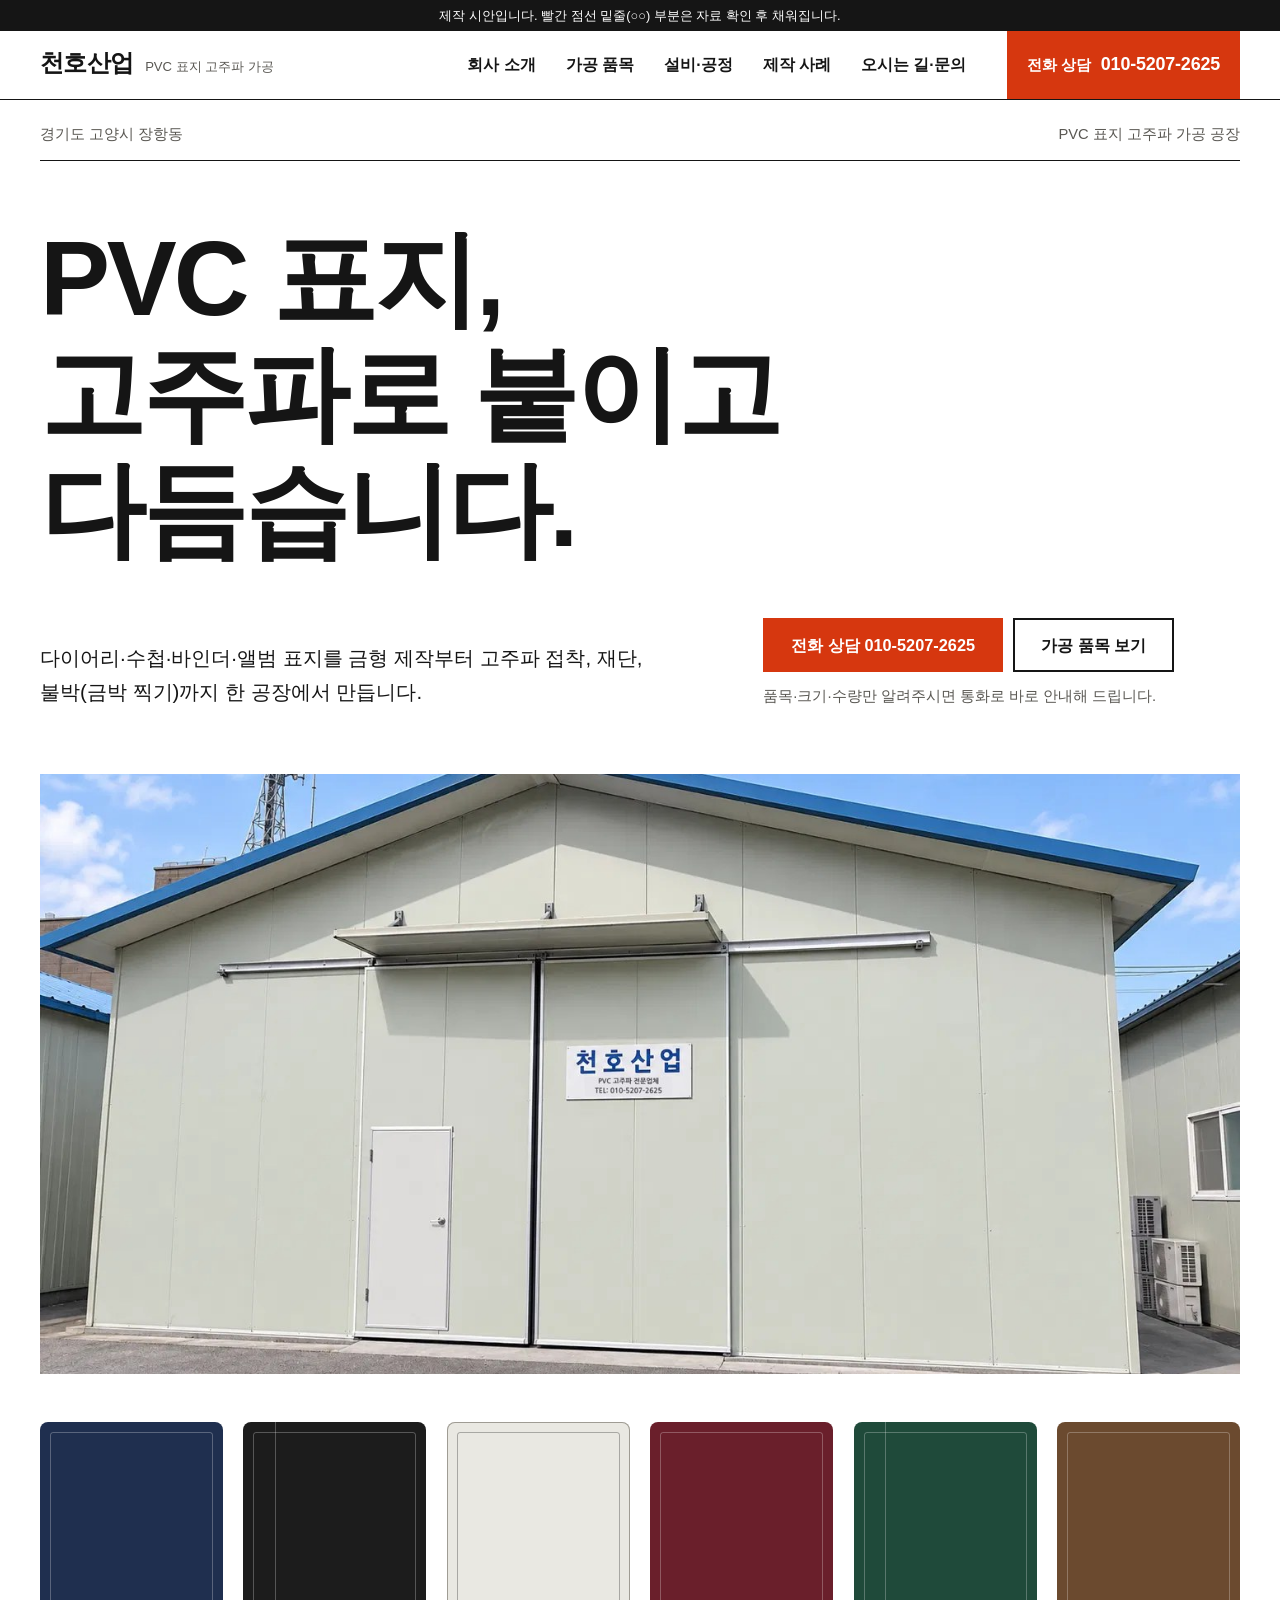
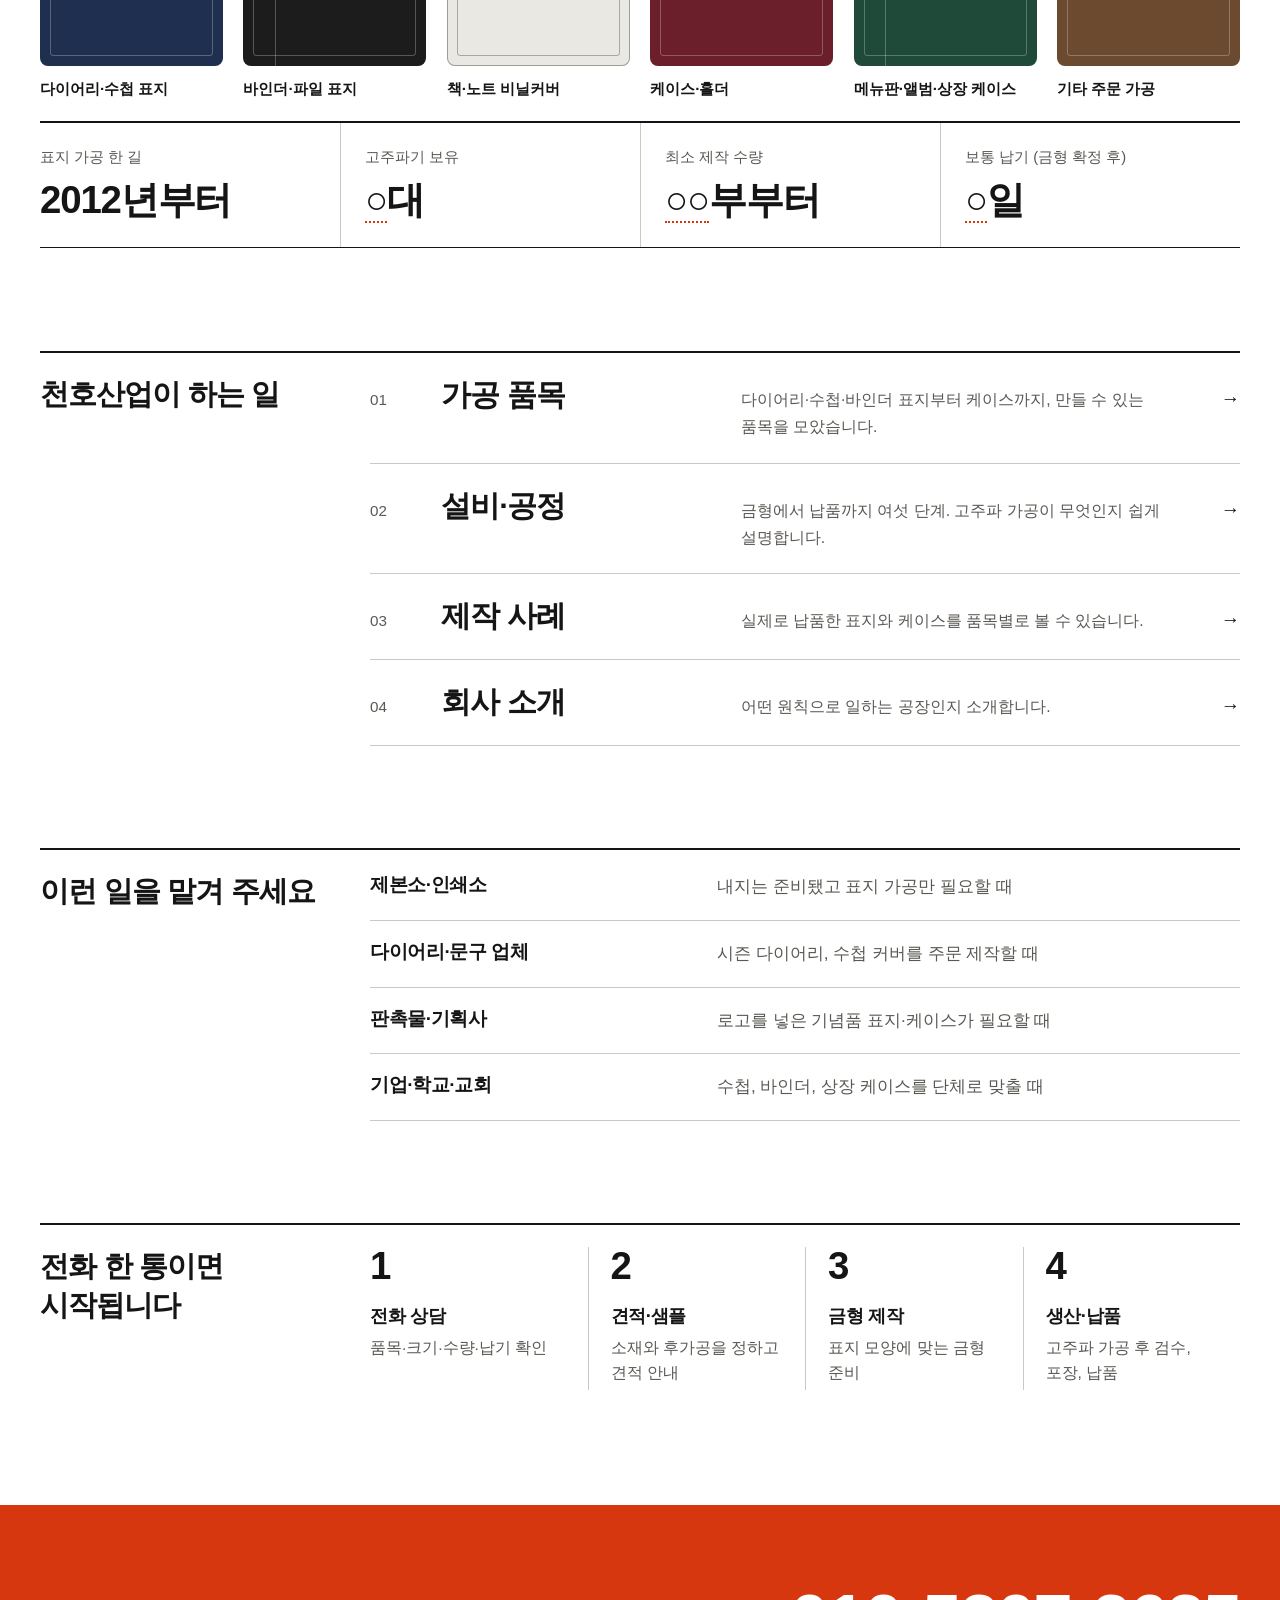
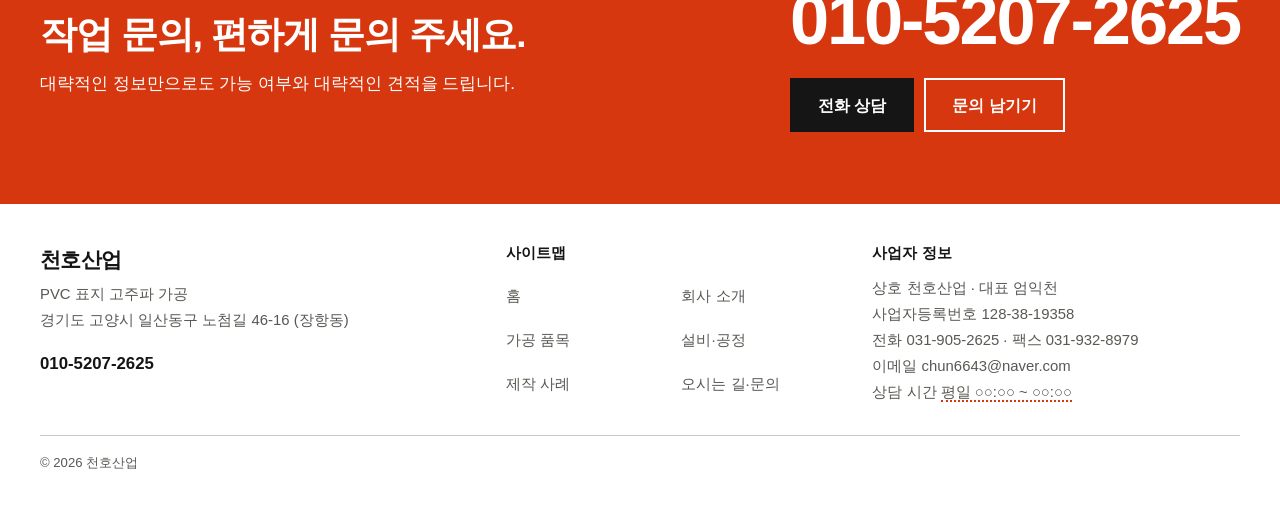
==== index.html @ 2a94d478 "Add files via upload" ====
<!DOCTYPE html>
<html lang="ko">
<head>
<meta charset="utf-8">
<meta name="viewport" content="width=device-width, initial-scale=1">
<title>천호산업 · PVC 표지 고주파 가공 (경기 고양 장항동)</title>
<meta name="description" content="다이어리·수첩·바인더·앨범 표지를 금형 제작부터 고주파 접착, 재단, 불박까지 한 공장에서 만드는 천호산업입니다. 전화 상담 010-5207-2625.">
<meta property="og:title" content="천호산업 · PVC 표지 고주파 가공 (경기 고양 장항동)">
<meta property="og:description" content="다이어리·수첩·바인더·앨범 표지를 금형 제작부터 고주파 접착, 재단, 불박까지 한 공장에서 만드는 천호산업입니다. 전화 상담 010-5207-2625.">
<meta property="og:type" content="website">
<link rel="icon" href="data:image/svg+xml,%3Csvg%20xmlns%3D%22http%3A//www.w3.org/2000/svg%22%20viewBox%3D%220%200%2040%2040%22%3E%3Crect%20x%3D%225%22%20y%3D%222%22%20width%3D%2230%22%20height%3D%2236%22%20rx%3D%224%22%20fill%3D%22%231f2f4f%22/%3E%3Crect%20x%3D%229%22%20y%3D%226%22%20width%3D%2222%22%20height%3D%2228%22%20rx%3D%221.5%22%20fill%3D%22none%22%20stroke%3D%22%23ffffff%22%20stroke-opacity%3D%22.55%22%20stroke-width%3D%221.5%22/%3E%3C/svg%3E">
<link rel="stylesheet" href="style.css">
<link rel="canonical" href="https://www.cheonho-ind.kr/">
<meta name="robots" content="index,follow,max-image-preview:large">
<meta property="og:url" content="https://www.cheonho-ind.kr/">
<meta property="og:site_name" content="천호산업">
<meta property="og:locale" content="ko_KR">
<meta property="og:image" content="https://www.cheonho-ind.kr/images/workshop.jpg">
<meta property="og:image:width" content="1456">
<meta property="og:image:height" content="819">
<meta name="twitter:card" content="summary_large_image">
<script type="application/ld+json">{"@context": "https://schema.org", "@graph": [{"@type": "LocalBusiness", "@id": "https://www.cheonho-ind.kr/#business", "name": "천호산업", "alternateName": "Cheonho Industry", "description": "경기도 고양시 일산동구 장항동의 PVC 표지 고주파 가공 공장. 다이어리·수첩·바인더·앨범 표지와 PVC 케이스를 금형 제작부터 고주파 접착, 재단, 불박까지 직접 만듭니다.", "url": "https://www.cheonho-ind.kr/", "image": "https://www.cheonho-ind.kr/images/workshop.jpg", "telephone": "+82-10-5207-2625", "faxNumber": "+82-31-932-8979", "email": "chun6643@naver.com", "foundingDate": "2012-12-20", "founder": {"@type": "Person", "name": "엄익천"}, "taxID": "128-38-19358", "address": {"@type": "PostalAddress", "streetAddress": "노첨길 46-16 (장항동)", "addressLocality": "고양시 일산동구", "addressRegion": "경기도", "addressCountry": "KR"}, "areaServed": {"@type": "Country", "name": "대한민국"}, "hasMap": "https://map.naver.com/p/search/%EA%B2%BD%EA%B8%B0%EB%8F%84%20%EA%B3%A0%EC%96%91%EC%8B%9C%20%EC%9D%BC%EC%82%B0%EB%8F%99%EA%B5%AC%20%EB%85%B8%EC%B2%A8%EA%B8%B8%2046-16", "knowsAbout": ["고주파 가공", "고주파 접착", "PVC 표지", "다이어리 표지", "수첩 커버", "바인더 표지", "PVC 케이스", "불박", "형압", "실크 인쇄", "임가공"], "makesOffer": [{"@type": "Offer", "itemOffered": {"@type": "Service", "name": "다이어리·수첩 표지 고주파 가공"}}, {"@type": "Offer", "itemOffered": {"@type": "Service", "name": "바인더·파일 표지 제작"}}, {"@type": "Offer", "itemOffered": {"@type": "Service", "name": "책·노트 비닐커버 제작"}}, {"@type": "Offer", "itemOffered": {"@type": "Service", "name": "PVC 케이스·홀더 제작 (여권·통장·카드·명찰)"}}, {"@type": "Offer", "itemOffered": {"@type": "Service", "name": "메뉴판·앨범·상장 케이스 제작"}}, {"@type": "Offer", "itemOffered": {"@type": "Service", "name": "PVC 주문 가공·임가공"}}]}, {"@type": "WebSite", "@id": "https://www.cheonho-ind.kr/#website", "url": "https://www.cheonho-ind.kr/", "name": "천호산업", "inLanguage": "ko-KR", "publisher": {"@id": "https://www.cheonho-ind.kr/#business"}}]}</script>
</head>
<body>
<!-- 납품 전 삭제: 시안 안내 띠 -->
<div class="draft-strip">제작 시안입니다. 빨간 점선 밑줄(○○) 부분은 자료 확인 후 채워집니다.</div>
<header class="site-header">
  <div class="wrap hd">
    <a class="brand" href="index.html" aria-label="천호산업 홈으로"><span class="brand-name">천호산업</span><span class="brand-sub">PVC 표지 고주파 가공</span></a>
    <nav id="gnb" class="gnb" aria-label="주 메뉴"><ul><li><a href="about.html">회사 소개</a></li><li><a href="products.html">가공 품목</a></li><li><a href="process.html">설비·공정</a></li><li><a href="works.html">제작 사례</a></li><li><a href="contact.html">오시는 길·문의</a></li></ul></nav>
    <a class="hd-call" href="tel:01052072625"><span>전화 상담</span><b>010-5207-2625</b></a>
    <button class="nav-toggle" type="button" aria-expanded="false" aria-controls="gnb" aria-label="메뉴 열기"><span></span><span></span><span></span></button>
  </div>
</header>
<main>
<section class="hero">
  <div class="wrap">
    <p class="hero-meta"><span>경기도 고양시 장항동</span><span>PVC 표지 고주파 가공 공장</span></p>
    <h1>PVC 표지,<br>고주파로 붙이고<br>다듬습니다.</h1>
    <div class="hero-row">
      <p class="lead">다이어리·수첩·바인더·앨범 표지를 금형 제작부터 고주파 접착, 재단, 불박(금박 찍기)까지 한 공장에서 만듭니다.</p>
      <div>
        <div class="hero-actions">
          <a class="btn btn-accent" href="tel:01052072625">전화 상담 010-5207-2625</a>
          <a class="btn" href="products.html">가공 품목 보기</a>
        </div>
        <p class="hero-note">품목·크기·수량만 알려주시면 통화로 바로 안내해 드립니다.</p>
      </div>
    </div>
    <figure class="hero-photo">
      <img src="images/workshop.jpg" width="1456" height="819" alt="경기도 고양시 장항동 천호산업 작업장 외관">
    </figure>
    <!-- 교체 가능: 실제 제품 사진을 받으면 아래 색 견본 여섯 장을 제품 사진으로 바꿉니다 -->
    <ul class="covers" aria-label="가공 품목 여섯 가지">
      <li><a href="products.html"><span class="cv c-navy"></span><span class="cv-name">다이어리·수첩 표지</span></a></li>
      <li><a href="products.html"><span class="cv c-black spine"></span><span class="cv-name">바인더·파일 표지</span></a></li>
      <li><a href="products.html"><span class="cv c-clear"></span><span class="cv-name">책·노트 비닐커버</span></a></li>
      <li><a href="products.html"><span class="cv c-wine"></span><span class="cv-name">케이스·홀더</span></a></li>
      <li><a href="products.html"><span class="cv c-green spine"></span><span class="cv-name">메뉴판·앨범·상장 케이스</span></a></li>
      <li><a href="products.html"><span class="cv c-brown"></span><span class="cv-name">기타 주문 가공</span></a></li>
    </ul>
    <!-- 교체: 고주파기 대수, 최소 제작 수량, 보통 납기 (고객 확인 후 숫자 입력) -->
    <dl class="facts">
      <div><dt>표지 가공 한 길</dt><dd>2012년부터</dd></div>
      <div><dt>고주파기 보유</dt><dd><span class="tbd">○</span>대</dd></div>
      <div><dt>최소 제작 수량</dt><dd><span class="tbd">○○</span>부부터</dd></div>
      <div><dt>보통 납기 (금형 확정 후)</dt><dd><span class="tbd">○</span>일</dd></div>
    </dl>
  </div>
</section>
<section class="sec">
  <div class="wrap sec-grid">
    <div class="sec-side"><h2>천호산업이 하는 일</h2></div>
    <div class="sec-main">
      <ol class="index">
        <li><a href="products.html"><span class="no">01</span><span class="t">가공 품목</span><span class="d">다이어리·수첩·바인더 표지부터 케이스까지, 만들 수 있는 품목을 모았습니다.</span><span class="go" aria-hidden="true">→</span></a></li>
        <li><a href="process.html"><span class="no">02</span><span class="t">설비·공정</span><span class="d">금형에서 납품까지 여섯 단계. 고주파 가공이 무엇인지 쉽게 설명합니다.</span><span class="go" aria-hidden="true">→</span></a></li>
        <li><a href="works.html"><span class="no">03</span><span class="t">제작 사례</span><span class="d">실제로 납품한 표지와 케이스를 품목별로 볼 수 있습니다.</span><span class="go" aria-hidden="true">→</span></a></li>
        <li><a href="about.html"><span class="no">04</span><span class="t">회사 소개</span><span class="d">어떤 원칙으로 일하는 공장인지 소개합니다.</span><span class="go" aria-hidden="true">→</span></a></li>
      </ol>
    </div>
  </div>
</section>
<section class="sec">
  <div class="wrap sec-grid">
    <div class="sec-side"><h2>이런 일을 맡겨 주세요</h2></div>
    <div class="sec-main">
      <ul class="pairs">
        <li><b>제본소·인쇄소</b><span>내지는 준비됐고 표지 가공만 필요할 때</span></li>
        <li><b>다이어리·문구 업체</b><span>시즌 다이어리, 수첩 커버를 주문 제작할 때</span></li>
        <li><b>판촉물·기획사</b><span>로고를 넣은 기념품 표지·케이스가 필요할 때</span></li>
        <li><b>기업·학교·교회</b><span>수첩, 바인더, 상장 케이스를 단체로 맞출 때</span></li>
      </ul>
    </div>
  </div>
</section>
<section class="sec">
  <div class="wrap sec-grid">
    <div class="sec-side"><h2>전화 한 통이면 시작됩니다</h2></div>
    <div class="sec-main">
      <ol class="cols">
        <li><span class="no">1</span><h3>전화 상담</h3><p>품목·크기·수량·납기 확인</p></li>
        <li><span class="no">2</span><h3>견적·샘플</h3><p>소재와 후가공을 정하고 견적 안내</p></li>
        <li><span class="no">3</span><h3>금형 제작</h3><p>표지 모양에 맞는 금형 준비</p></li>
        <li><span class="no">4</span><h3>생산·납품</h3><p>고주파 가공 후 검수, 포장, 납품</p></li>
      </ol>
    </div>
  </div>
</section>
</main>
<section class="cta" aria-labelledby="cta-h">
  <div class="wrap cta-in">
    <div>
      <h2 id="cta-h">작업 문의, 편하게 문의 주세요.</h2>
      <p>대략적인 정보만으로도 가능 여부와 대략적인 견적을 드립니다.</p>
    </div>
    <div>
      <a class="cta-tel" href="tel:01052072625">010-5207-2625</a>
      <div class="cta-sub">
        <a class="btn btn-ink" href="tel:01052072625">전화 상담</a>
        <a class="btn" href="contact.html#inquiry">문의 남기기</a>
      </div>
    </div>
  </div>
</section>
<footer class="site-footer">
  <div class="wrap">
    <div class="ft">
      <div>
        <p class="ft-name">천호산업</p>
        <p>PVC 표지 고주파 가공<br>경기도 고양시 일산동구 노첨길 46-16 (장항동)</p>
        <p><a class="ft-tel" href="tel:01052072625">010-5207-2625</a></p>
      </div>
      <div>
        <h2>사이트맵</h2>
        <nav class="ft-map" aria-label="사이트맵"><a href="index.html">홈</a><a href="about.html">회사 소개</a><a href="products.html">가공 품목</a><a href="process.html">설비·공정</a><a href="works.html">제작 사례</a><a href="contact.html">오시는 길·문의</a></nav>
      </div>
      <div>
        <h2>사업자 정보</h2>
        <!-- 교체: 상담 시간 -->
        <p>상호 천호산업 · 대표 엄익천<br>사업자등록번호 128-38-19358<br>전화 031-905-2625 · 팩스 031-932-8979<br>이메일 chun6643@naver.com<br>상담 시간 <span class="tbd">평일 ○○:○○ ~ ○○:○○</span></p>
      </div>
    </div>
    <p class="ft-copy">© 2026 천호산업</p>
  </div>
</footer>
<a class="callbar" href="tel:01052072625">전화 상담 <b>010-5207-2625</b></a>
<script src="script.js"></script>
</body>
</html>
---- style.css ----
/* 천호산업 — 공통 스타일 (2차 디자인)
   콘셉트: 표지 견본첩. 흰 바탕, 먹색 글자, 주홍색 한 가지, 가는 괘선.
   번짐·그림자·반투명 장식 없음. 글꼴은 fonts/ 폴더에 직접 들어 있습니다 (모두 SIL OFL). */

@font-face{font-family:"Nanum Gothic";src:url("fonts/NanumGothic-Regular.woff2") format("woff2");font-weight:400;font-style:normal;font-display:swap}
@font-face{font-family:"Nanum Gothic";src:url("fonts/NanumGothic-Bold.woff2") format("woff2");font-weight:700;font-style:normal;font-display:swap}
@font-face{font-family:"Nanum Gothic";src:url("fonts/NanumGothic-ExtraBold.woff2") format("woff2");font-weight:800;font-style:normal;font-display:swap}

:root{
  --paper:#ffffff;       /* 바탕: 흰색 */
  --ink:#151515;         /* 글자·괘선: 먹색 */
  --mute:#5a5853;        /* 보조 글자 */
  --hair:#cdc9c0;        /* 가는 구분선 */
  --accent:#d6370f;      /* 포인트: 주홍 (전화·버튼에만) */
  --accent-dark:#b32c0a; /* 작은 글자용 주홍 */
  --fpo:#e2e0d9;         /* 사진 자리 */
  --head:"Nanum Gothic","Apple SD Gothic Neo","Malgun Gothic",sans-serif;
  --body:"Nanum Gothic","Apple SD Gothic Neo","Malgun Gothic",sans-serif;
  --serif:"Nanum Gothic","Apple SD Gothic Neo","Malgun Gothic",sans-serif;
  --wrap:1200px;
}

*,*::before,*::after{box-sizing:border-box}
html{-webkit-text-size-adjust:100%}
body{margin:0;background:var(--paper);color:var(--ink);font:400 1.0625rem/1.75 var(--body);word-break:keep-all;overflow-wrap:break-word;-webkit-font-smoothing:antialiased;font-variant-numeric:tabular-nums}
h1,h2,h3,h4,p,ul,ol,dl,dd,figure{margin:0}
ul,ol{padding:0;list-style:none}
svg{display:block;max-width:100%}
a{color:inherit}
button,input,select,textarea{font:inherit;color:inherit}
:focus-visible{outline:3px solid var(--accent);outline-offset:3px}
.wrap{width:min(100% - 48px,var(--wrap));margin-inline:auto}
.tbd{border-bottom:2px dotted var(--accent)}
.sr{position:absolute;width:1px;height:1px;overflow:hidden;clip:rect(0 0 0 0);white-space:nowrap}
.small{font-size:.92rem;color:var(--mute)}

/* 시안 안내 띠 (납품 전 삭제) */
.draft-strip{background:var(--ink);color:#fff;font-size:.8rem;line-height:1.5;text-align:center;padding:6px 14px}

/* ── 헤더 ── */
.site-header{position:sticky;top:0;z-index:50;background:var(--paper);border-bottom:1px solid var(--ink)}
.hd{display:flex;align-items:stretch;gap:28px;min-height:68px;position:relative}
.brand{display:flex;align-items:baseline;gap:12px;align-self:center;text-decoration:none;margin-right:auto;padding:10px 0}
.brand-name{font:800 1.5rem/1 var(--head);letter-spacing:-.03em}
.brand-sub{font-size:.82rem;color:var(--mute)}
.gnb{display:flex}
.gnb ul{display:flex;gap:4px}
.gnb a{display:flex;align-items:center;height:100%;min-height:46px;padding:0 13px;text-decoration:none;font-weight:700;font-size:.98rem;border-bottom:3px solid transparent;border-top:3px solid transparent}
.gnb a:hover{border-bottom-color:var(--hair)}
.gnb a[aria-current="page"]{border-bottom-color:var(--ink)}
.hd-call{display:flex;align-items:center;gap:10px;padding:0 20px;background:var(--accent);color:#fff;text-decoration:none;font-weight:700;font-size:.95rem}
.hd-call b{font:800 1.12rem/1 var(--head);letter-spacing:-.01em}
.hd-call:hover{background:var(--accent-dark)}
.nav-toggle{display:none;align-self:center;width:48px;height:48px;border:1px solid var(--ink);background:transparent;cursor:pointer;padding:0;align-items:center;justify-content:center;flex-direction:column;gap:5px}
.nav-toggle span{display:block;width:20px;height:2px;background:var(--ink)}

/* ── 버튼: 네모, 단색 ── */
.btn{display:inline-flex;align-items:center;justify-content:center;gap:10px;min-height:54px;padding:0 26px;border:2px solid var(--ink);background:transparent;color:var(--ink);font-weight:700;font-size:1.02rem;line-height:1.2;text-decoration:none;cursor:pointer}
.btn:hover{background:var(--ink);color:#fff}
.btn-accent{background:var(--accent);border-color:var(--accent);color:#fff}
.btn-accent:hover{background:var(--accent-dark);border-color:var(--accent-dark)}
.btn-ink{background:var(--ink);color:#fff}
.btn-ink:hover{background:#000}

/* ── 홈 첫 화면: 큰 글자 + 표지 견본 여섯 장 ── */
.hero{padding:22px 0 0}
.hero-meta{display:flex;justify-content:space-between;gap:16px;font-size:.92rem;color:var(--mute);padding-bottom:12px;border-bottom:1px solid var(--ink)}
.hero h1{font:800 clamp(2.5rem,8.2vw,6.6rem)/1.1 var(--head);letter-spacing:-.03em;margin:clamp(28px,5vw,60px) 0 clamp(28px,4vw,52px)}
.hero-row{display:grid;grid-template-columns:7fr 5fr;gap:32px 56px;align-items:end;padding-bottom:clamp(40px,5vw,64px)}
.hero .lead{font-size:clamp(1.08rem,1.6vw,1.3rem);line-height:1.7;max-width:31em}
.hero-actions{display:flex;flex-wrap:wrap;gap:10px}
.hero-note{margin-top:12px;font-size:.92rem;color:var(--mute)}
.hero-photo{margin:0 0 clamp(28px,4vw,48px)}
.hero-photo img{display:block;width:100%;height:auto;aspect-ratio:2/1;object-fit:cover;object-position:50% 55%;background:var(--fpo)}
.covers{display:grid;grid-template-columns:repeat(6,minmax(0,1fr));gap:clamp(10px,1.6vw,22px);padding-bottom:22px}
.covers a{display:block;text-decoration:none}
.cv{display:block;position:relative;aspect-ratio:3/4;border-radius:8px;background:var(--c)}
.cv::before{content:"";position:absolute;inset:10px;border:1px solid var(--seam,rgba(255,255,255,.26));border-radius:3px}
.cv.spine::after{content:"";position:absolute;left:17%;top:0;bottom:0;border-left:1px solid var(--seam,rgba(255,255,255,.26))}
.covers a:hover .cv{outline:2px solid var(--ink);outline-offset:4px}
.cv-name{display:block;margin-top:12px;font-weight:700;font-size:.95rem;line-height:1.4}
.c-navy{--c:#1f2f4f}.c-wine{--c:#6a1f2b}.c-green{--c:#1f4a3a}.c-black{--c:#1c1c1c}.c-brown{--c:#6b4a2f}
.c-grey{--c:#b7bbbd;--seam:rgba(0,0,0,.28)}
.c-clear{--c:#e9e8e2;--seam:rgba(0,0,0,.28);box-shadow:inset 0 0 0 1px #9f9c94}
.c-ochre{--c:#b8892b;--seam:rgba(0,0,0,.28)}

/* 숫자 네 칸 */
.facts{display:grid;grid-template-columns:repeat(4,1fr);border-top:2px solid var(--ink);border-bottom:1px solid var(--ink)}
.facts div{padding:22px 24px 24px 0}
.facts div + div{padding-left:24px;border-left:1px solid var(--hair)}
.facts dt{font-size:.92rem;color:var(--mute)}
.facts dd{font:800 clamp(1.7rem,3vw,2.5rem)/1.2 var(--head);letter-spacing:-.03em;margin-top:6px}

/* ── 구역: 왼쪽에 제목, 오른쪽에 내용 ── */
.sec{padding:clamp(56px,8vw,104px) 0 0}
.sec:last-of-type{padding-bottom:clamp(64px,9vw,120px)}
.sec-grid{display:grid;grid-template-columns:3fr 9fr;gap:24px 40px;border-top:2px solid var(--ink);padding-top:22px}
.sec-side h2{font:800 clamp(1.45rem,2.3vw,1.9rem)/1.3 var(--head);letter-spacing:-.03em}
.sec-side p{margin-top:10px;color:var(--mute);font-size:.96rem;max-width:18em}
.sec-main{min-width:0}

/* 목차처럼 생긴 링크 목록 */
.index li{border-bottom:1px solid var(--hair)}
.index a{display:grid;grid-template-columns:3.2rem minmax(0,1fr) minmax(0,1.6fr) 2rem;gap:8px 20px;align-items:baseline;padding:22px 0;text-decoration:none}
.index li:first-child a{padding-top:0}
.index .no{color:var(--mute);font-size:.95rem}
.index .t{font:800 clamp(1.35rem,2.4vw,1.9rem)/1.25 var(--head);letter-spacing:-.03em}
.index .d{color:var(--mute);font-size:.98rem}
.index .go{text-align:right;font-size:1.2rem}
.index a:hover .t{color:var(--accent-dark)}
.index a:hover .go{color:var(--accent-dark)}

/* 두 칸짜리 줄 목록 (이름 | 설명) */
.pairs li{display:grid;grid-template-columns:minmax(0,1fr) minmax(0,1.6fr);gap:6px 20px;padding:18px 0;border-bottom:1px solid var(--hair)}
.pairs li:first-child{padding-top:0}
.pairs b{font:800 1.18rem/1.4 var(--head);letter-spacing:-.02em}
.pairs span{color:var(--mute)}

/* 번호 붙은 칸 (진행 순서 등) */
.cols{display:grid;grid-template-columns:repeat(4,minmax(0,1fr));gap:0}
.cols.three{grid-template-columns:repeat(3,minmax(0,1fr))}
.cols li{padding:0 22px 4px 0}
.cols li + li{padding-left:22px;border-left:1px solid var(--hair)}
.cols .no{display:block;font:800 2.4rem/1 var(--head);letter-spacing:-.04em}
.cols h3{font:800 1.15rem/1.35 var(--head);letter-spacing:-.02em;margin:18px 0 6px}
.cols p{color:var(--mute);font-size:.97rem;line-height:1.65}

/* 번호 붙은 줄 (작업 순서) */
.rows li{display:grid;grid-template-columns:3.6rem minmax(0,1fr) minmax(0,1.6fr);gap:6px 20px;align-items:baseline;padding:18px 0;border-bottom:1px solid var(--hair)}
.rows li:first-child{padding-top:0}
.rows .no{font:800 1.5rem/1 var(--head);letter-spacing:-.03em}
.rows h3{font:800 1.18rem/1.4 var(--head);letter-spacing:-.02em}
.rows p{color:var(--mute)}

/* ── 전화 상담 띠 ── */
.cta{background:var(--accent);color:#fff}
.cta-in{display:grid;grid-template-columns:minmax(0,1fr) auto;gap:24px 56px;align-items:center;padding:clamp(44px,6vw,72px) 0}
.cta h2{font:800 clamp(1.5rem,3vw,2.3rem)/1.3 var(--head);letter-spacing:-.03em}
.cta p{margin-top:10px;max-width:30em}
.cta-tel{display:block;font:800 clamp(2.3rem,6vw,4.4rem)/1.1 var(--head);letter-spacing:-.03em;color:#fff;text-decoration:none;white-space:nowrap;padding:4px 0}
.cta-tel:hover{text-decoration:underline;text-underline-offset:8px;text-decoration-thickness:3px}
.cta-sub{display:flex;flex-wrap:wrap;gap:10px;margin-top:16px}
.cta .btn{border-color:#fff;color:#fff}
.cta .btn:hover{background:#fff;color:var(--accent-dark)}
.cta .btn-ink{background:var(--ink);border-color:var(--ink);color:#fff}
.cta .btn-ink:hover{background:#000;border-color:#000;color:#fff}

/* ── 푸터 ── */
.site-footer{padding:36px 0 44px;font-size:.93rem;color:var(--mute)}
.ft{display:grid;grid-template-columns:1.3fr 1fr 1.1fr;gap:32px}
.ft-name{font:800 1.3rem/1.2 var(--head);letter-spacing:-.03em;color:var(--ink)}
.ft h2{font-size:.93rem;font-weight:700;color:var(--ink);margin-bottom:8px}
.ft p{margin-top:8px}
.ft a{text-decoration:none}
.ft a:hover{color:var(--ink);text-decoration:underline;text-underline-offset:4px}
.ft-map{display:grid;grid-template-columns:1fr 1fr;gap:0 16px}
.ft-map a{display:flex;align-items:center;min-height:44px}
.ft-tel{display:inline-flex;align-items:center;min-height:44px;font-weight:700;font-size:1.05rem;color:var(--ink)}
.ft-copy{margin-top:28px;padding-top:16px;border-top:1px solid var(--hair);font-size:.82rem}
.callbar{display:none}

/* ── 하위 페이지 머리 ── */
.page-head{padding:clamp(28px,4vw,48px) 0 clamp(8px,2vw,20px)}
.crumb{font-size:.9rem;color:var(--mute)}
.crumb a{text-decoration:none;display:inline-block;padding:12px 0}
.crumb a:hover{text-decoration:underline}
.page-head h1{font:800 clamp(2.4rem,6.6vw,5rem)/1.12 var(--head);letter-spacing:-.03em;margin:clamp(12px,3vw,36px) 0 18px}
.page-head .lead{font-size:clamp(1.08rem,1.6vw,1.3rem);max-width:30em}

/* ── 사진 자리 (실제 사진으로 교체) ── */
.fpo{position:relative;display:grid;place-items:center;aspect-ratio:4/3;background-color:var(--fpo);color:var(--mute);font-size:.9rem;text-align:center;
  background-image:
    linear-gradient(to top right,transparent calc(50% - .5px),#c6c3ba calc(50% - .5px),#c6c3ba calc(50% + .5px),transparent calc(50% + .5px)),
    linear-gradient(to bottom right,transparent calc(50% - .5px),#c6c3ba calc(50% - .5px),#c6c3ba calc(50% + .5px),transparent calc(50% + .5px))}
.fpo span{background:var(--fpo);padding:4px 12px;line-height:1.5}
.fpo.tall{aspect-ratio:4/5}

.split{display:grid;grid-template-columns:5fr 7fr;gap:clamp(24px,4vw,56px);align-items:start}
.split.even{grid-template-columns:1fr 1fr}

/* 회사 소개 */
.greet h3{font:800 clamp(1.6rem,3vw,2.3rem)/1.3 var(--head);letter-spacing:-.035em;margin-bottom:22px}
.greet .body{font-size:1.1rem;line-height:1.9}
.greet .body p + p{margin-top:16px}
.sign{margin-top:28px;font-weight:700}
.spec{display:grid;grid-template-columns:max-content 1fr}
.spec dt,.spec dd{padding:14px 0;border-bottom:1px solid var(--hair)}
.spec dt:first-of-type,.spec dt:first-of-type + dd{padding-top:0}
.spec dt{font-weight:700;padding-right:clamp(24px,5vw,72px)}
.spec dd a{text-underline-offset:4px}

/* 가공 품목 */
.items{display:grid;grid-template-columns:1fr 1fr;gap:0 48px}
.item{display:grid;grid-template-columns:104px minmax(0,1fr);gap:24px;padding:26px 0;border-bottom:1px solid var(--hair)}
.item:nth-child(-n+2){padding-top:0}
.item .cv{border-radius:6px}
.item .cv::before{inset:7px}
.item h3{font:800 1.28rem/1.35 var(--head);letter-spacing:-.025em}
.item p{color:var(--mute);margin-top:6px;font-size:.98rem}
.item .kw{margin-top:10px;font-size:.9rem;color:var(--ink)}
.chips{display:grid;grid-template-columns:repeat(5,minmax(0,1fr));gap:14px}
.chips li{font-weight:700;font-size:.95rem}
.chips i{display:block;aspect-ratio:1;background:var(--c);margin-bottom:10px}
.chips .c-clear i{box-shadow:inset 0 0 0 1px #9f9c94}
.chips .c-clear{box-shadow:none}
.after-note{margin-top:22px;color:var(--mute)}
.faq details{border-bottom:1px solid var(--hair)}
.faq summary{display:flex;align-items:center;gap:16px;min-height:64px;padding:8px 0;font-weight:700;font-size:1.08rem;cursor:pointer;list-style:none}
.faq details:first-child summary{padding-top:0;min-height:56px}
.faq summary::-webkit-details-marker{display:none}
.faq summary::after{content:"+";margin-left:auto;font-size:1.5rem;font-weight:400;line-height:1}
.faq details[open] summary::after{content:"\2013"}
.faq .a{padding:0 40px 22px 0;color:var(--mute);max-width:44em}

/* 설비·공정 */
.explain p{font-size:1.08rem}
.checks{margin-top:18px}
.checks li{position:relative;padding:8px 0 8px 22px;border-top:1px solid var(--hair)}
.checks li::before{content:"";position:absolute;left:2px;top:21px;width:8px;height:2px;background:var(--ink)}
.diagram{border:1px solid var(--ink);background:#fff;padding:16px}
.diagram svg{width:100%;height:auto}
.dg-t{font:700 14px var(--body);fill:var(--ink)}
.dg-s{font:400 12.5px var(--body);fill:var(--mute)}
.photo-pair{display:grid;grid-template-columns:1fr 1fr;gap:14px}

/* 제작 사례 */
.works{padding:clamp(28px,4vw,48px) 0 clamp(64px,9vw,120px)}
.filters{display:flex;flex-wrap:wrap;gap:0 4px;border-top:2px solid var(--ink);border-bottom:1px solid var(--ink);margin-bottom:32px}
.filters button{min-height:52px;padding:0 16px;border:0;border-bottom:3px solid transparent;border-top:3px solid transparent;background:transparent;font-weight:700;font-size:.98rem;cursor:pointer;color:var(--mute)}
.filters button:first-child{padding-left:0}
.filters button:hover{color:var(--ink)}
.filters button[aria-pressed="true"]{color:var(--ink);border-bottom-color:var(--ink)}
.gallery{display:grid;grid-template-columns:repeat(4,minmax(0,1fr));gap:36px 20px}
.gallery figure[hidden]{display:none}
.tile{position:relative;aspect-ratio:4/3;background:var(--c)}
.tile::before{content:"";position:absolute;inset:12px;border:1px solid var(--seam,rgba(255,255,255,.26))}
.tile span{position:absolute;left:22px;bottom:20px;font-size:.78rem;color:var(--lab,rgba(255,255,255,.82))}
.tile.c-grey,.tile.c-clear,.tile.c-ochre{--lab:rgba(0,0,0,.66)}
.gallery figcaption{padding-top:12px}
.gallery figcaption b{display:block;font:800 1.08rem/1.35 var(--head);letter-spacing:-.02em}
.gallery figcaption span{font-size:.9rem;color:var(--mute)}

/* 오시는 길·문의 */
.duo{display:grid;grid-template-columns:1fr 1fr;border-top:2px solid var(--ink)}
.duo > div{padding:22px 40px 0 0}
.duo > div + div{padding-left:40px;padding-right:0;border-left:1px solid var(--hair)}
.duo h2{font:800 clamp(1.45rem,2.3vw,1.9rem)/1.3 var(--head);letter-spacing:-.03em}
.tel-big{display:inline-block;font:800 clamp(2.4rem,5.6vw,4rem)/1.1 var(--head);letter-spacing:-.03em;color:var(--accent-dark);text-decoration:none;margin:14px 0 20px;padding:4px 0;white-space:nowrap}
.tel-big:hover{text-decoration:underline;text-underline-offset:8px;text-decoration-thickness:3px}
.addr{font-size:1.2rem;font-weight:700;margin:20px 0 22px;line-height:1.6}
.info{margin-top:24px;color:var(--mute);font-size:.97rem}
.info li{padding:10px 0;border-top:1px solid var(--hair)}
.map-btns{display:flex;flex-wrap:wrap;gap:10px}
.form{display:grid;grid-template-columns:repeat(2,minmax(0,1fr));gap:18px 20px}
.form .full{grid-column:1/-1}
.form label{display:block;font-weight:700;font-size:.95rem;margin-bottom:6px}
.form label i{font-style:normal;color:var(--accent-dark);font-size:.82rem;margin-left:6px}
.form input,.form select,.form textarea{width:100%;min-height:54px;padding:12px 14px;border:1px solid var(--ink);border-radius:0;background:#fff}
.form textarea{min-height:150px;resize:vertical;line-height:1.6}
.form input:focus,.form select:focus,.form textarea:focus{outline:3px solid var(--accent);outline-offset:0}
.form [aria-invalid="true"]{border-color:var(--accent);border-width:2px}
.form-msg{grid-column:1/-1;display:none;padding:14px 16px;border:1px solid var(--ink);background:#fff;font-size:.97rem}
.form-msg.show{display:block}
.form-msg.err{border-color:var(--accent);border-width:2px}
.form-msg a{font-weight:700}

@media (prefers-reduced-motion:reduce){*,*::before,*::after{transition:none!important}}

/* ── 반응형 ── */
@media (max-width:1140px){
  .brand-sub{display:none}
  .gnb a{padding:0 10px;font-size:.95rem}
}
@media (max-width:980px){
  .nav-toggle{display:flex}
  .gnb{display:none;position:absolute;top:100%;left:-24px;right:-24px;background:var(--paper);border-bottom:1px solid var(--ink);padding:0 24px 8px}
  .gnb.open{display:block}
  .gnb ul{flex-direction:column;gap:0}
  .gnb a{height:auto;min-height:56px;padding:0;font-size:1.08rem;border-top:0;border-bottom:1px solid var(--hair)}
  .gnb a[aria-current="page"]{border-bottom-color:var(--ink)}
  .hd{gap:14px}
  .hero-row{grid-template-columns:1fr}
  .sec-grid{grid-template-columns:1fr}
  .sec-side p{max-width:none}
  .sec-main{padding-top:8px}
  .split,.split.even{grid-template-columns:1fr}
  .fpo.tall{aspect-ratio:4/3}
  .gallery{grid-template-columns:repeat(3,minmax(0,1fr))}
  .cta-in{grid-template-columns:1fr}
  .items{grid-template-columns:1fr}
  .item:nth-child(2){padding-top:26px}
}
@media (max-width:760px){
  body{font-size:1rem}
  .wrap{width:min(100% - 36px,var(--wrap))}
  .gnb{left:-18px;right:-18px;padding:0 18px 8px}
  .hd{min-height:60px}
  .hd-call{display:none}
  .callbar{display:flex;position:fixed;left:0;right:0;bottom:0;z-index:60;min-height:58px;align-items:center;justify-content:center;gap:10px;background:var(--accent);color:#fff;font-weight:700;text-decoration:none}
  .callbar b{font:800 1.15rem/1 var(--head)}
  .site-footer{padding-bottom:100px}
  .hero-meta span + span{display:none}
  .hero-actions .btn{width:100%}
  .hero-photo img{aspect-ratio:4/3;object-position:49% 50%}
  .covers{grid-template-columns:repeat(3,minmax(0,1fr));gap:18px 12px}
  .cv::before{inset:7px}
  .cv-name{font-size:.86rem;margin-top:8px}
  .facts{grid-template-columns:1fr 1fr}
  .facts div{padding:18px 16px 18px 0}
  .facts div + div{padding-left:16px}
  .facts div:nth-child(3){padding-left:0;border-left:0}
  .facts div:nth-child(n+3){border-top:1px solid var(--hair)}
  .index a{grid-template-columns:2.4rem minmax(0,1fr) 1.6rem;padding:18px 0}
  .index .d{grid-column:2/3;grid-row:2}
  .index .go{grid-column:3;grid-row:1}
  .pairs li{grid-template-columns:1fr}
  .cols,.cols.three{grid-template-columns:1fr}
  .cols li{display:grid;grid-template-columns:3rem minmax(0,1fr);gap:0 14px;padding:16px 0;border-bottom:1px solid var(--hair)}
  .cols li:first-child{padding-top:0}
  .cols li + li{padding-left:0;border-left:0}
  .cols .no{grid-row:span 2;font-size:1.9rem}
  .cols h3{margin:2px 0 4px}
  .rows li{grid-template-columns:2.6rem minmax(0,1fr)}
  .rows p{grid-column:2}
  .chips{grid-template-columns:repeat(3,minmax(0,1fr))}
  .gallery{grid-template-columns:repeat(2,minmax(0,1fr));gap:26px 14px}
  .duo{grid-template-columns:1fr}
  .duo > div{padding:22px 0 32px}
  .duo > div + div{padding-left:0;border-left:0;border-top:2px solid var(--ink)}
  .form{grid-template-columns:1fr}
  .ft{grid-template-columns:1fr;gap:24px}
  .item{grid-template-columns:76px minmax(0,1fr);gap:18px}
  .spec{grid-template-columns:1fr}
  .spec dt{padding:14px 0 0;border-bottom:0}
  .spec dt:first-of-type{padding-top:0}
  .spec dd,.spec dt:first-of-type + dd{padding:2px 0 14px}
  .photo-pair{grid-template-columns:1fr}
  .cta-sub .btn,.map-btns .btn{width:100%}
}
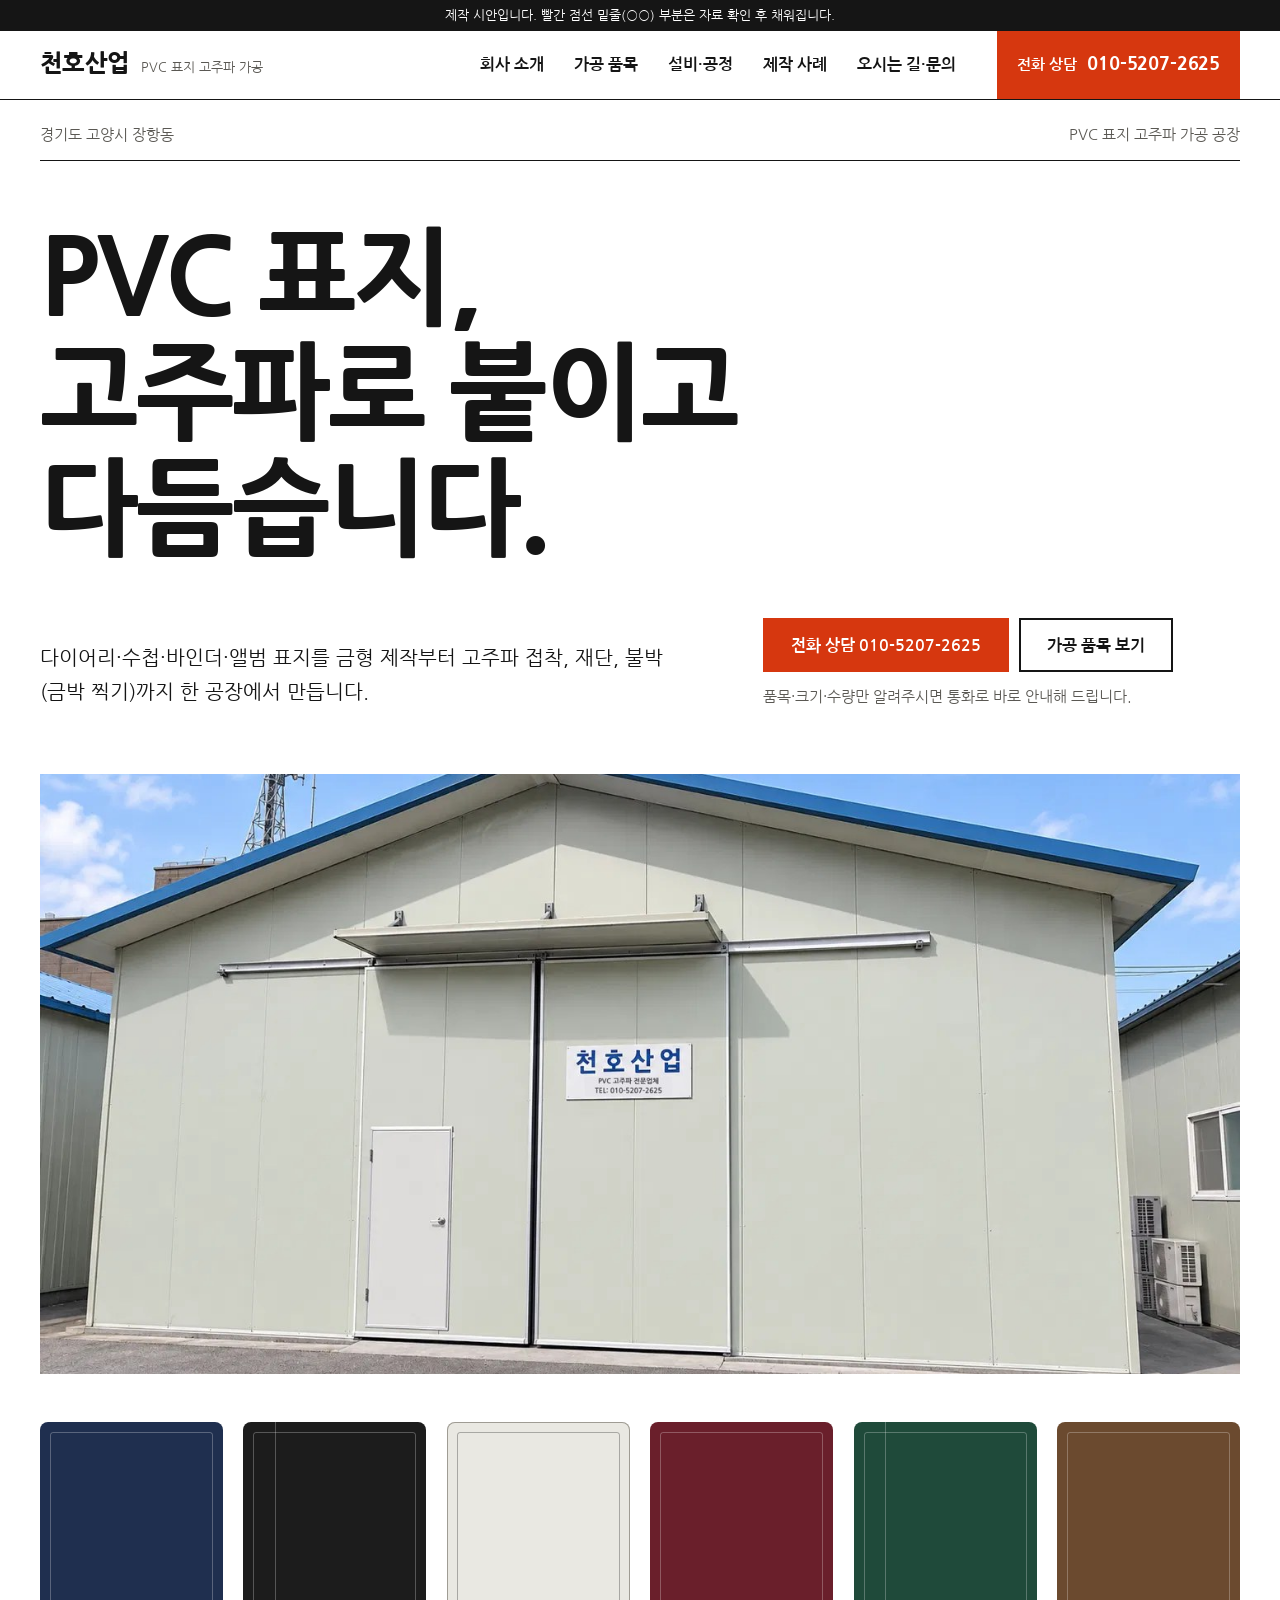
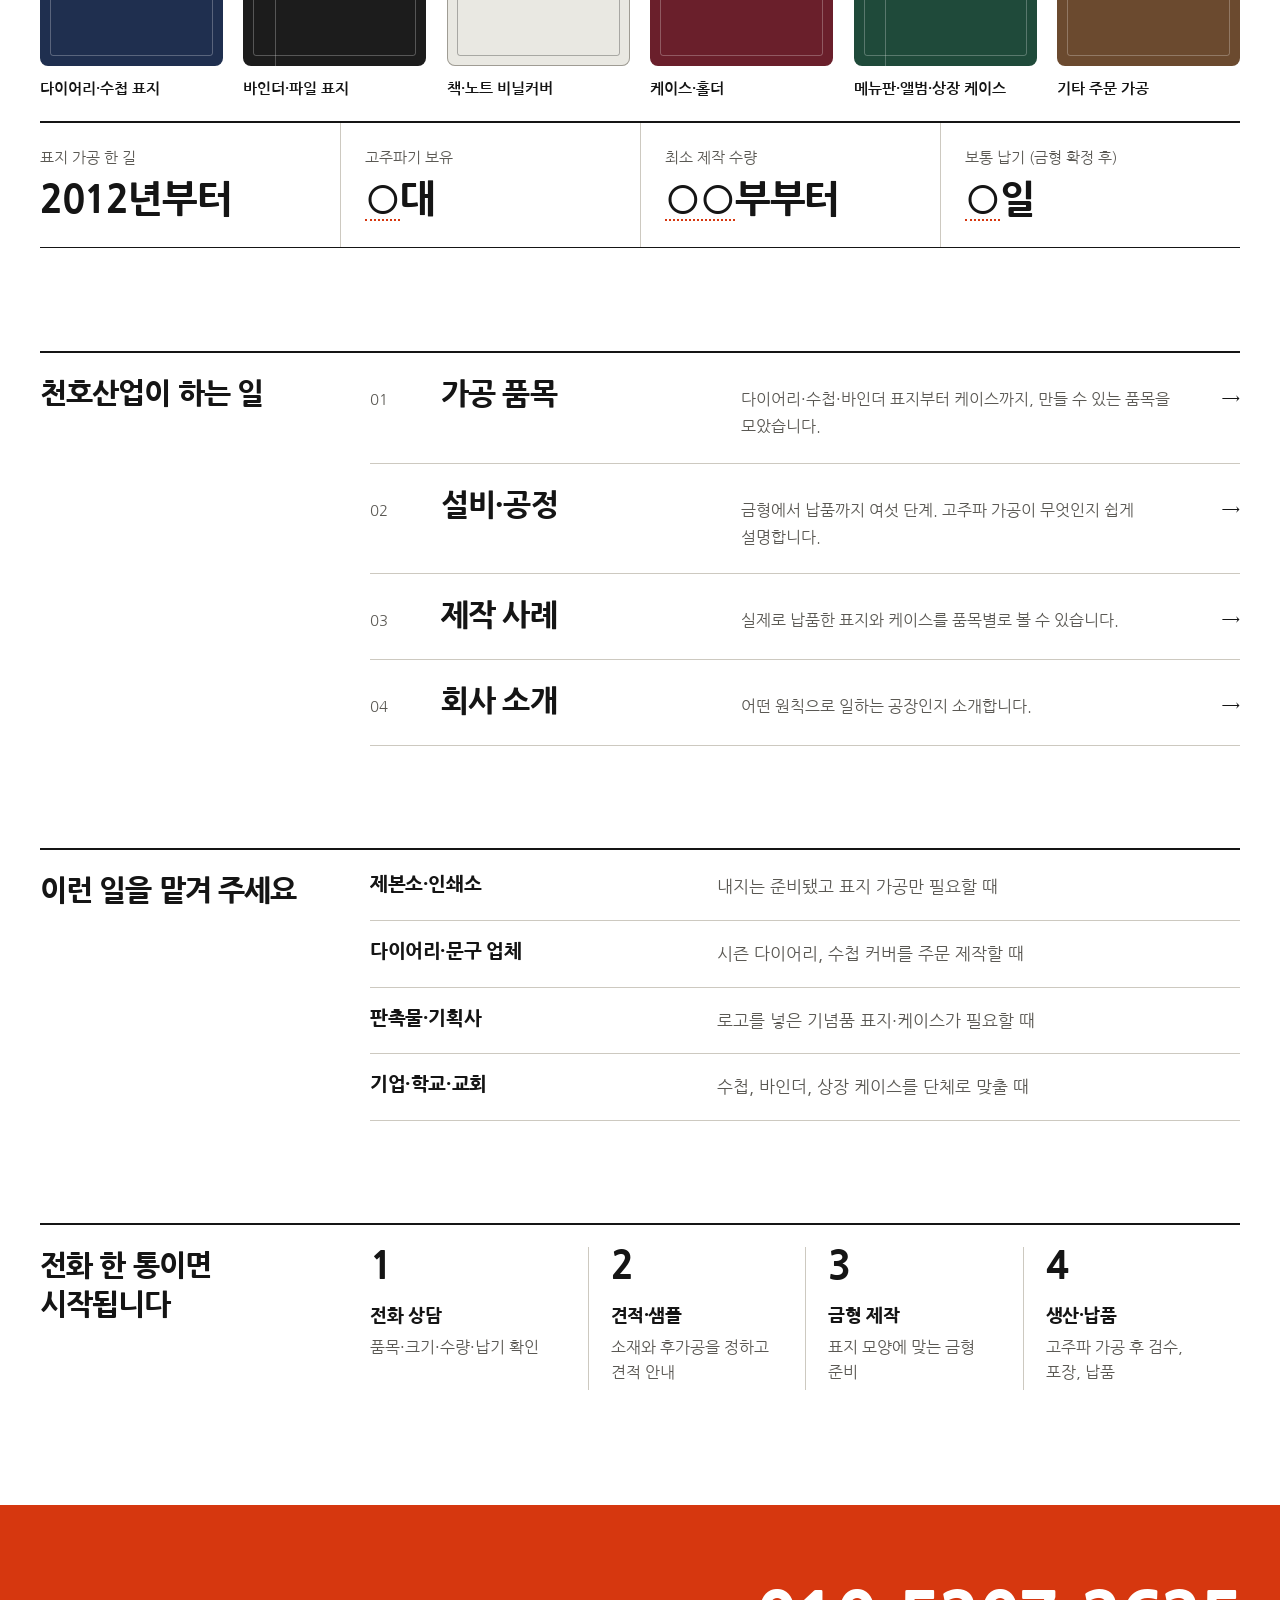
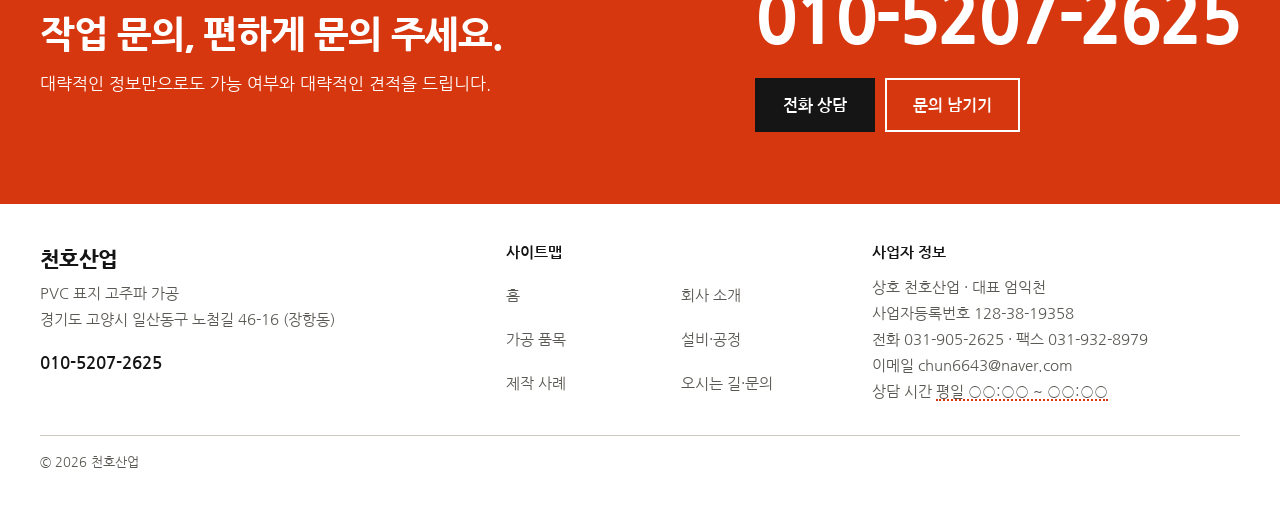
==== commit 1fab3e78: "Add files via upload" ====
--- a/index.html
+++ b/index.html
@@ -19,6 +19,7 @@
 <meta property="og:image:width" content="1456">
 <meta property="og:image:height" content="819">
 <meta name="twitter:card" content="summary_large_image">
+<meta name="naver-site-verification" content="227262fdad200feabe9cfad27e8b36baee403b01">
 <script type="application/ld+json">{"@context": "https://schema.org", "@graph": [{"@type": "LocalBusiness", "@id": "https://www.cheonho-ind.kr/#business", "name": "천호산업", "alternateName": "Cheonho Industry", "description": "경기도 고양시 일산동구 장항동의 PVC 표지 고주파 가공 공장. 다이어리·수첩·바인더·앨범 표지와 PVC 케이스를 금형 제작부터 고주파 접착, 재단, 불박까지 직접 만듭니다.", "url": "https://www.cheonho-ind.kr/", "image": "https://www.cheonho-ind.kr/images/workshop.jpg", "telephone": "+82-10-5207-2625", "faxNumber": "+82-31-932-8979", "email": "chun6643@naver.com", "foundingDate": "2012-12-20", "founder": {"@type": "Person", "name": "엄익천"}, "taxID": "128-38-19358", "address": {"@type": "PostalAddress", "streetAddress": "노첨길 46-16 (장항동)", "addressLocality": "고양시 일산동구", "addressRegion": "경기도", "addressCountry": "KR"}, "areaServed": {"@type": "Country", "name": "대한민국"}, "hasMap": "https://map.naver.com/p/search/%EA%B2%BD%EA%B8%B0%EB%8F%84%20%EA%B3%A0%EC%96%91%EC%8B%9C%20%EC%9D%BC%EC%82%B0%EB%8F%99%EA%B5%AC%20%EB%85%B8%EC%B2%A8%EA%B8%B8%2046-16", "knowsAbout": ["고주파 가공", "고주파 접착", "PVC 표지", "다이어리 표지", "수첩 커버", "바인더 표지", "PVC 케이스", "불박", "형압", "실크 인쇄", "임가공"], "makesOffer": [{"@type": "Offer", "itemOffered": {"@type": "Service", "name": "다이어리·수첩 표지 고주파 가공"}}, {"@type": "Offer", "itemOffered": {"@type": "Service", "name": "바인더·파일 표지 제작"}}, {"@type": "Offer", "itemOffered": {"@type": "Service", "name": "책·노트 비닐커버 제작"}}, {"@type": "Offer", "itemOffered": {"@type": "Service", "name": "PVC 케이스·홀더 제작 (여권·통장·카드·명찰)"}}, {"@type": "Offer", "itemOffered": {"@type": "Service", "name": "메뉴판·앨범·상장 케이스 제작"}}, {"@type": "Offer", "itemOffered": {"@type": "Service", "name": "PVC 주문 가공·임가공"}}]}, {"@type": "WebSite", "@id": "https://www.cheonho-ind.kr/#website", "url": "https://www.cheonho-ind.kr/", "name": "천호산업", "inLanguage": "ko-KR", "publisher": {"@id": "https://www.cheonho-ind.kr/#business"}}]}</script>
 </head>
 <body>
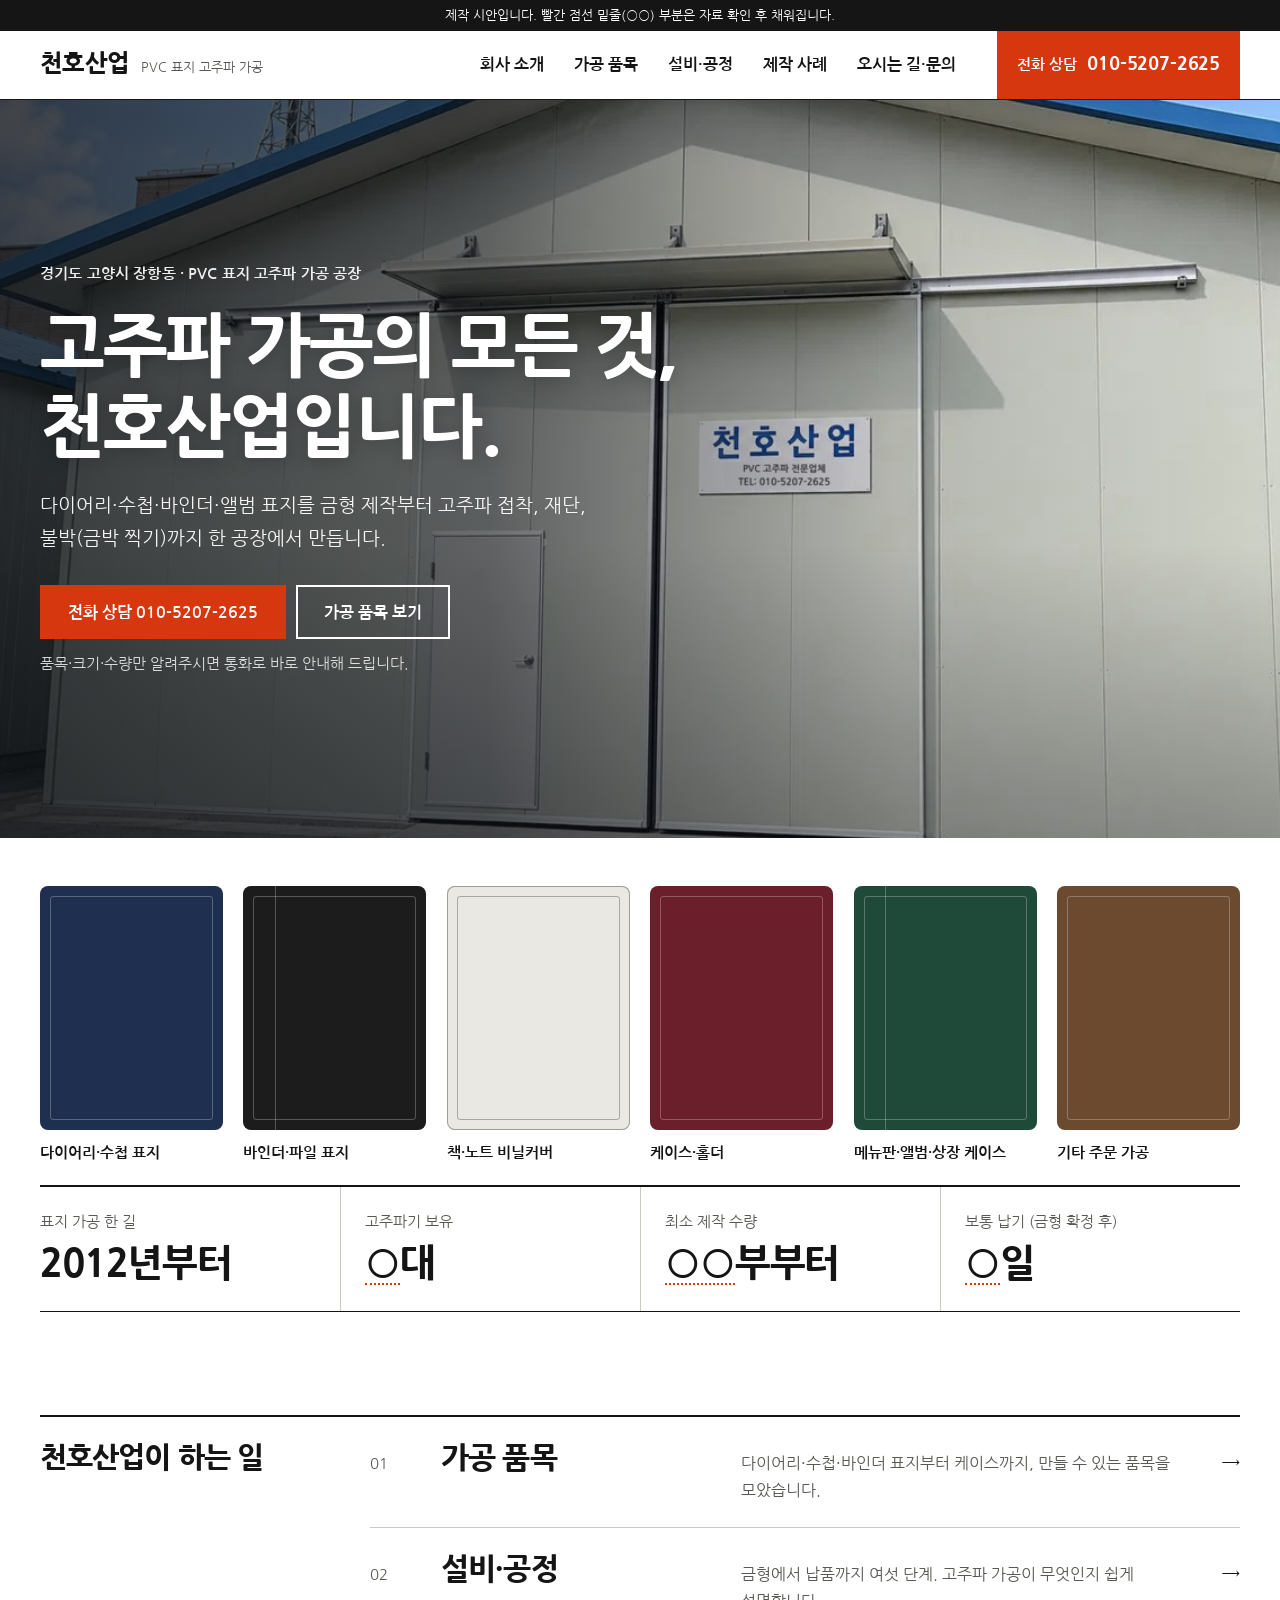
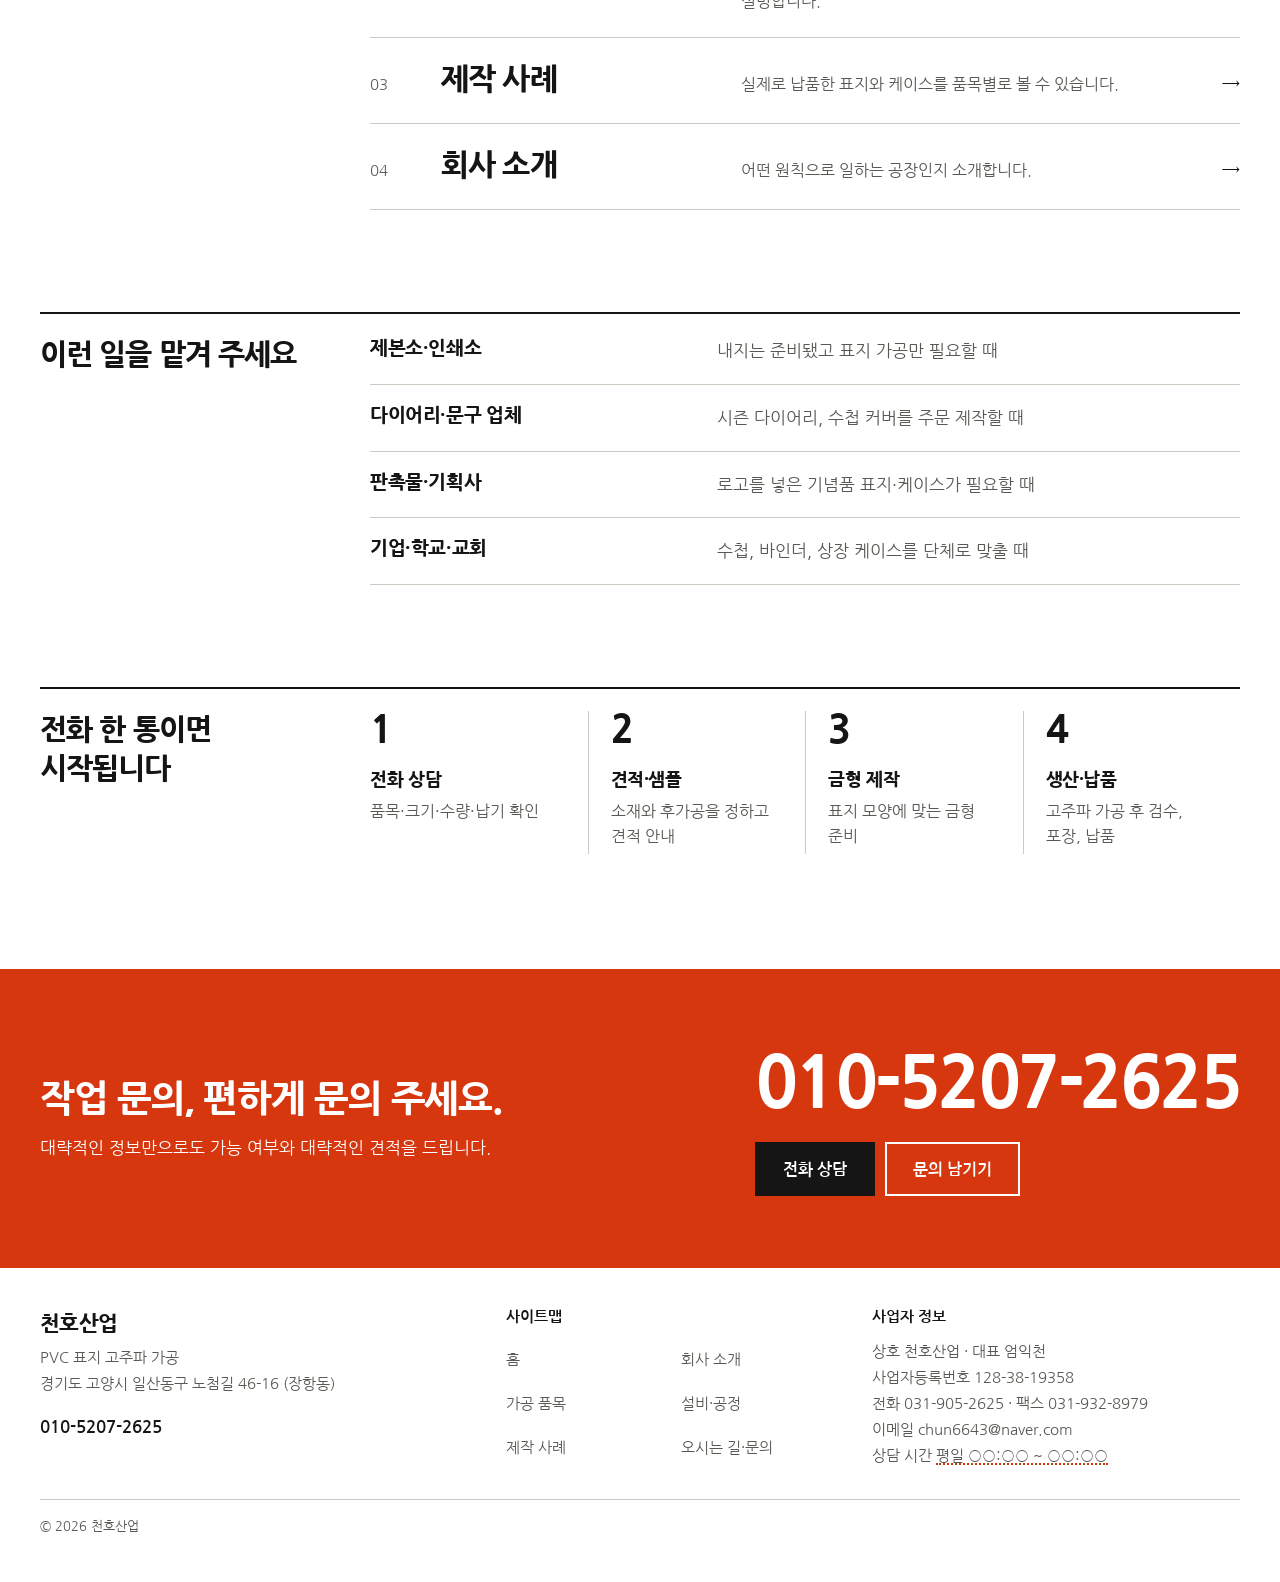
==== commit 7c59f696: "Add files via upload" ====
--- a/index.html
+++ b/index.html
@@ -34,23 +34,22 @@
   </div>
 </header>
 <main>
+<section class="banner">
+  <img class="banner-img" src="images/workshop.jpg" width="1456" height="819" alt="경기도 고양시 장항동 천호산업 작업장 외관">
+  <div class="banner-shade" aria-hidden="true"></div>
+  <div class="wrap banner-in">
+    <p class="banner-kicker">경기도 고양시 장항동 · PVC 표지 고주파 가공 공장</p>
+    <h1>고주파 가공의 모든 것,<br>천호산업입니다.</h1>
+    <p class="lead">다이어리·수첩·바인더·앨범 표지를 금형 제작부터 고주파 접착, 재단, 불박(금박 찍기)까지 한 공장에서 만듭니다.</p>
+    <div class="hero-actions">
+      <a class="btn btn-accent" href="tel:01052072625">전화 상담 010-5207-2625</a>
+      <a class="btn btn-light" href="products.html">가공 품목 보기</a>
+    </div>
+    <p class="hero-note">품목·크기·수량만 알려주시면 통화로 바로 안내해 드립니다.</p>
+  </div>
+</section>
 <section class="hero">
   <div class="wrap">
-    <p class="hero-meta"><span>경기도 고양시 장항동</span><span>PVC 표지 고주파 가공 공장</span></p>
-    <h1>PVC 표지,<br>고주파로 붙이고<br>다듬습니다.</h1>
-    <div class="hero-row">
-      <p class="lead">다이어리·수첩·바인더·앨범 표지를 금형 제작부터 고주파 접착, 재단, 불박(금박 찍기)까지 한 공장에서 만듭니다.</p>
-      <div>
-        <div class="hero-actions">
-          <a class="btn btn-accent" href="tel:01052072625">전화 상담 010-5207-2625</a>
-          <a class="btn" href="products.html">가공 품목 보기</a>
-        </div>
-        <p class="hero-note">품목·크기·수량만 알려주시면 통화로 바로 안내해 드립니다.</p>
-      </div>
-    </div>
-    <figure class="hero-photo">
-      <img src="images/workshop.jpg" width="1456" height="819" alt="경기도 고양시 장항동 천호산업 작업장 외관">
-    </figure>
     <!-- 교체 가능: 실제 제품 사진을 받으면 아래 색 견본 여섯 장을 제품 사진으로 바꿉니다 -->
     <ul class="covers" aria-label="가공 품목 여섯 가지">
       <li><a href="products.html"><span class="cv c-navy"></span><span class="cv-name">다이어리·수첩 표지</span></a></li>
--- a/style.css
+++ b/style.css
@@ -63,15 +63,21 @@
 .btn-ink:hover{background:#000}
 
 /* ── 홈 첫 화면: 큰 글자 + 표지 견본 여섯 장 ── */
-.hero{padding:22px 0 0}
-.hero-meta{display:flex;justify-content:space-between;gap:16px;font-size:.92rem;color:var(--mute);padding-bottom:12px;border-bottom:1px solid var(--ink)}
-.hero h1{font:800 clamp(2.5rem,8.2vw,6.6rem)/1.1 var(--head);letter-spacing:-.03em;margin:clamp(28px,5vw,60px) 0 clamp(28px,4vw,52px)}
-.hero-row{display:grid;grid-template-columns:7fr 5fr;gap:32px 56px;align-items:end;padding-bottom:clamp(40px,5vw,64px)}
-.hero .lead{font-size:clamp(1.08rem,1.6vw,1.3rem);line-height:1.7;max-width:31em}
+/* 메인 배너: 건물 사진 위에 글 */
+.banner{position:relative;isolation:isolate;display:flex;align-items:center;min-height:clamp(560px,82vh,780px);overflow:hidden;color:#fff;background:#25323b}
+.banner-img{position:absolute;inset:0;z-index:-2;width:100%;height:100%;object-fit:cover;object-position:50% 55%;transform:scale(1.25);transform-origin:0 58%}
+.banner-shade{position:absolute;inset:0;z-index:-1;background:linear-gradient(90deg,rgba(12,16,20,.78) 0%,rgba(12,16,20,.6) 38%,rgba(12,16,20,.15) 70%,rgba(12,16,20,0) 100%),linear-gradient(0deg,rgba(12,16,20,.35),rgba(12,16,20,0) 40%)}
+.banner-in{padding:clamp(56px,8vw,96px) 0}
+.banner-kicker{font-size:.95rem;font-weight:700;letter-spacing:.01em;opacity:.92}
+.banner h1{font:800 clamp(2.3rem,5.4vw,4.3rem)/1.18 var(--head);letter-spacing:-.03em;margin:18px 0 22px;text-shadow:0 2px 18px rgba(0,0,0,.25)}
+.banner .lead{font-size:clamp(1.05rem,1.5vw,1.25rem);line-height:1.7;max-width:30em;opacity:.95}
+.banner .hero-actions{margin-top:30px}
+.banner .hero-note{color:rgba(255,255,255,.82)}
+.btn-light{border-color:#fff;color:#fff}
+.btn-light:hover{background:#fff;color:var(--ink)}
+.hero{padding:clamp(28px,4vw,48px) 0 0}
 .hero-actions{display:flex;flex-wrap:wrap;gap:10px}
 .hero-note{margin-top:12px;font-size:.92rem;color:var(--mute)}
-.hero-photo{margin:0 0 clamp(28px,4vw,48px)}
-.hero-photo img{display:block;width:100%;height:auto;aspect-ratio:2/1;object-fit:cover;object-position:50% 55%;background:var(--fpo)}
 .covers{display:grid;grid-template-columns:repeat(6,minmax(0,1fr));gap:clamp(10px,1.6vw,22px);padding-bottom:22px}
 .covers a{display:block;text-decoration:none}
 .cv{display:block;position:relative;aspect-ratio:3/4;border-radius:8px;background:var(--c)}
@@ -279,7 +285,6 @@
   .gnb a{height:auto;min-height:56px;padding:0;font-size:1.08rem;border-top:0;border-bottom:1px solid var(--hair)}
   .gnb a[aria-current="page"]{border-bottom-color:var(--ink)}
   .hd{gap:14px}
-  .hero-row{grid-template-columns:1fr}
   .sec-grid{grid-template-columns:1fr}
   .sec-side p{max-width:none}
   .sec-main{padding-top:8px}
@@ -299,9 +304,11 @@
   .callbar{display:flex;position:fixed;left:0;right:0;bottom:0;z-index:60;min-height:58px;align-items:center;justify-content:center;gap:10px;background:var(--accent);color:#fff;font-weight:700;text-decoration:none}
   .callbar b{font:800 1.15rem/1 var(--head)}
   .site-footer{padding-bottom:100px}
-  .hero-meta span + span{display:none}
   .hero-actions .btn{width:100%}
-  .hero-photo img{aspect-ratio:4/3;object-position:49% 50%}
+  .banner{min-height:0;align-items:flex-end;background:#161c21}
+  .banner-img{height:340px;object-position:49% 50%;transform:none}
+  .banner-shade{background:linear-gradient(180deg,rgba(22,28,33,0) 0px,rgba(22,28,33,.1) 200px,rgba(22,28,33,.85) 320px,#161c21 340px)}
+  .banner-in{padding:290px 0 36px}
   .covers{grid-template-columns:repeat(3,minmax(0,1fr));gap:18px 12px}
   .cv::before{inset:7px}
   .cv-name{font-size:.86rem;margin-top:8px}
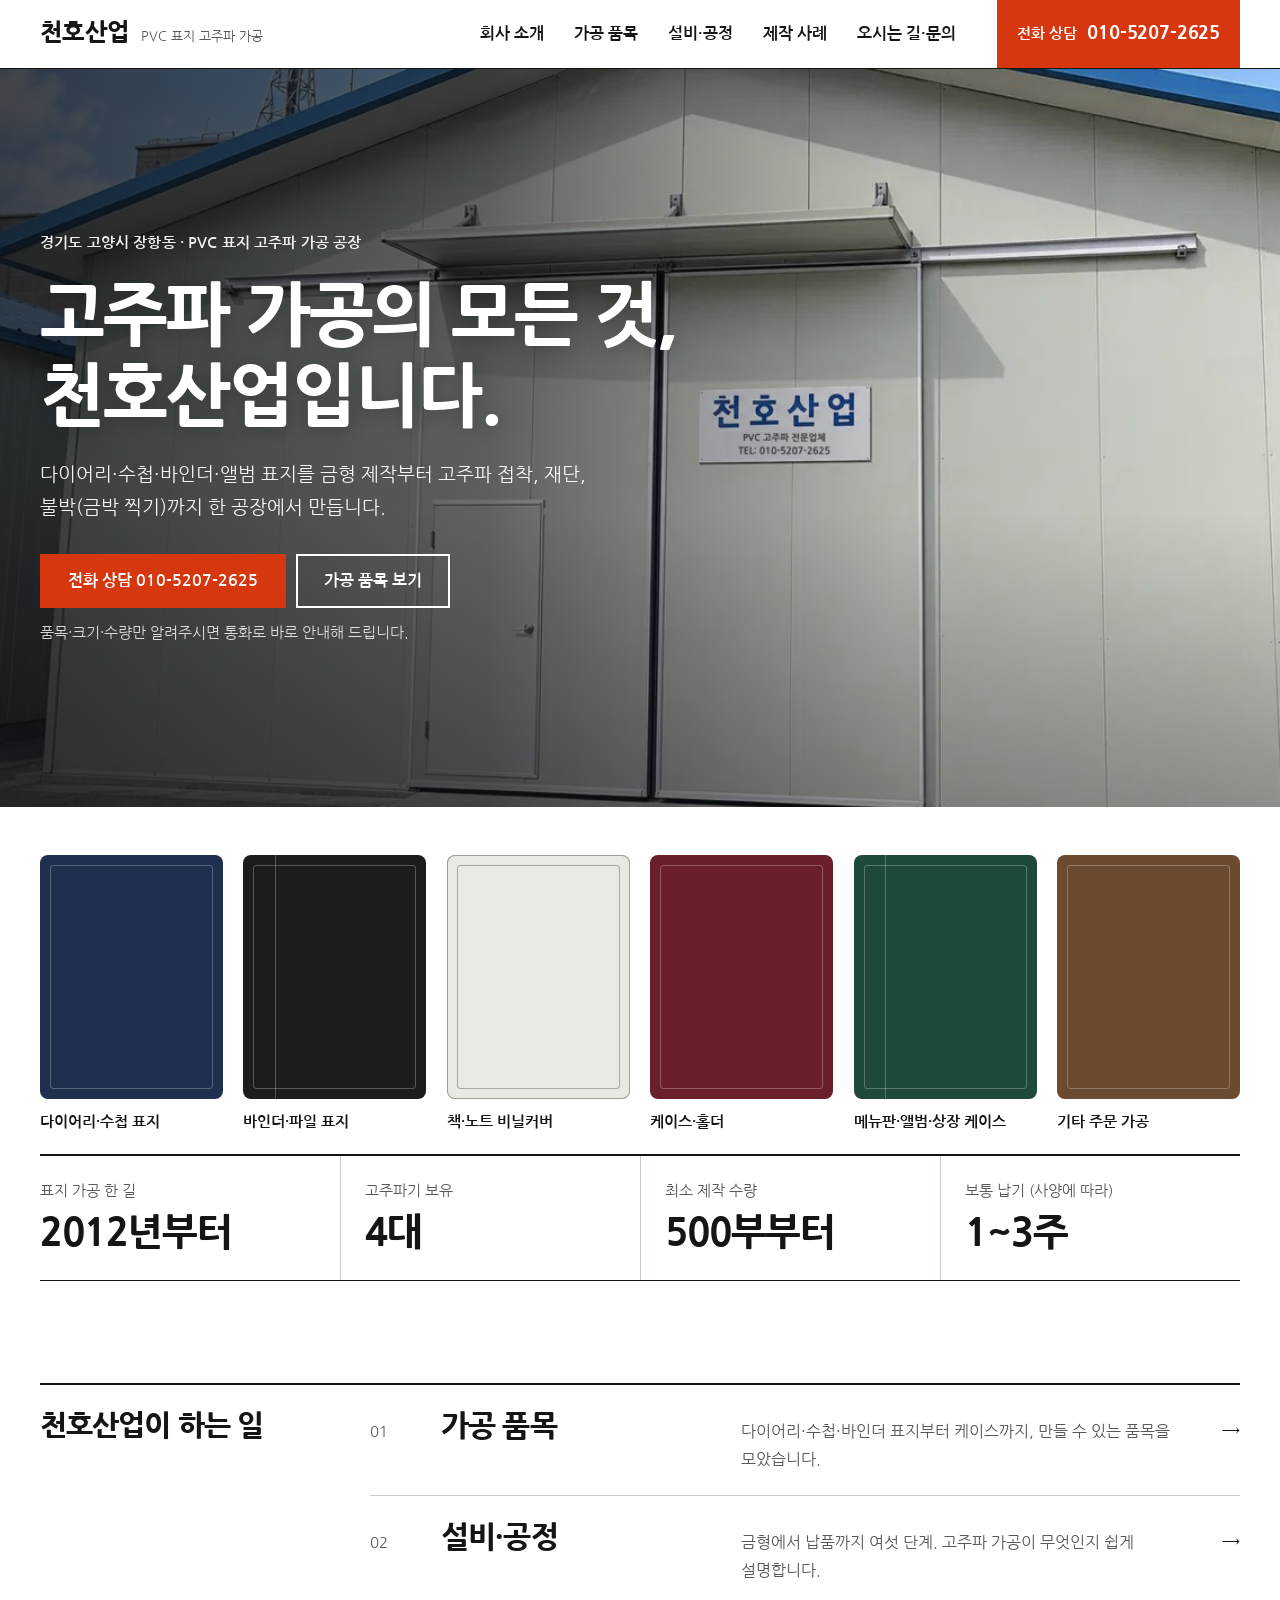
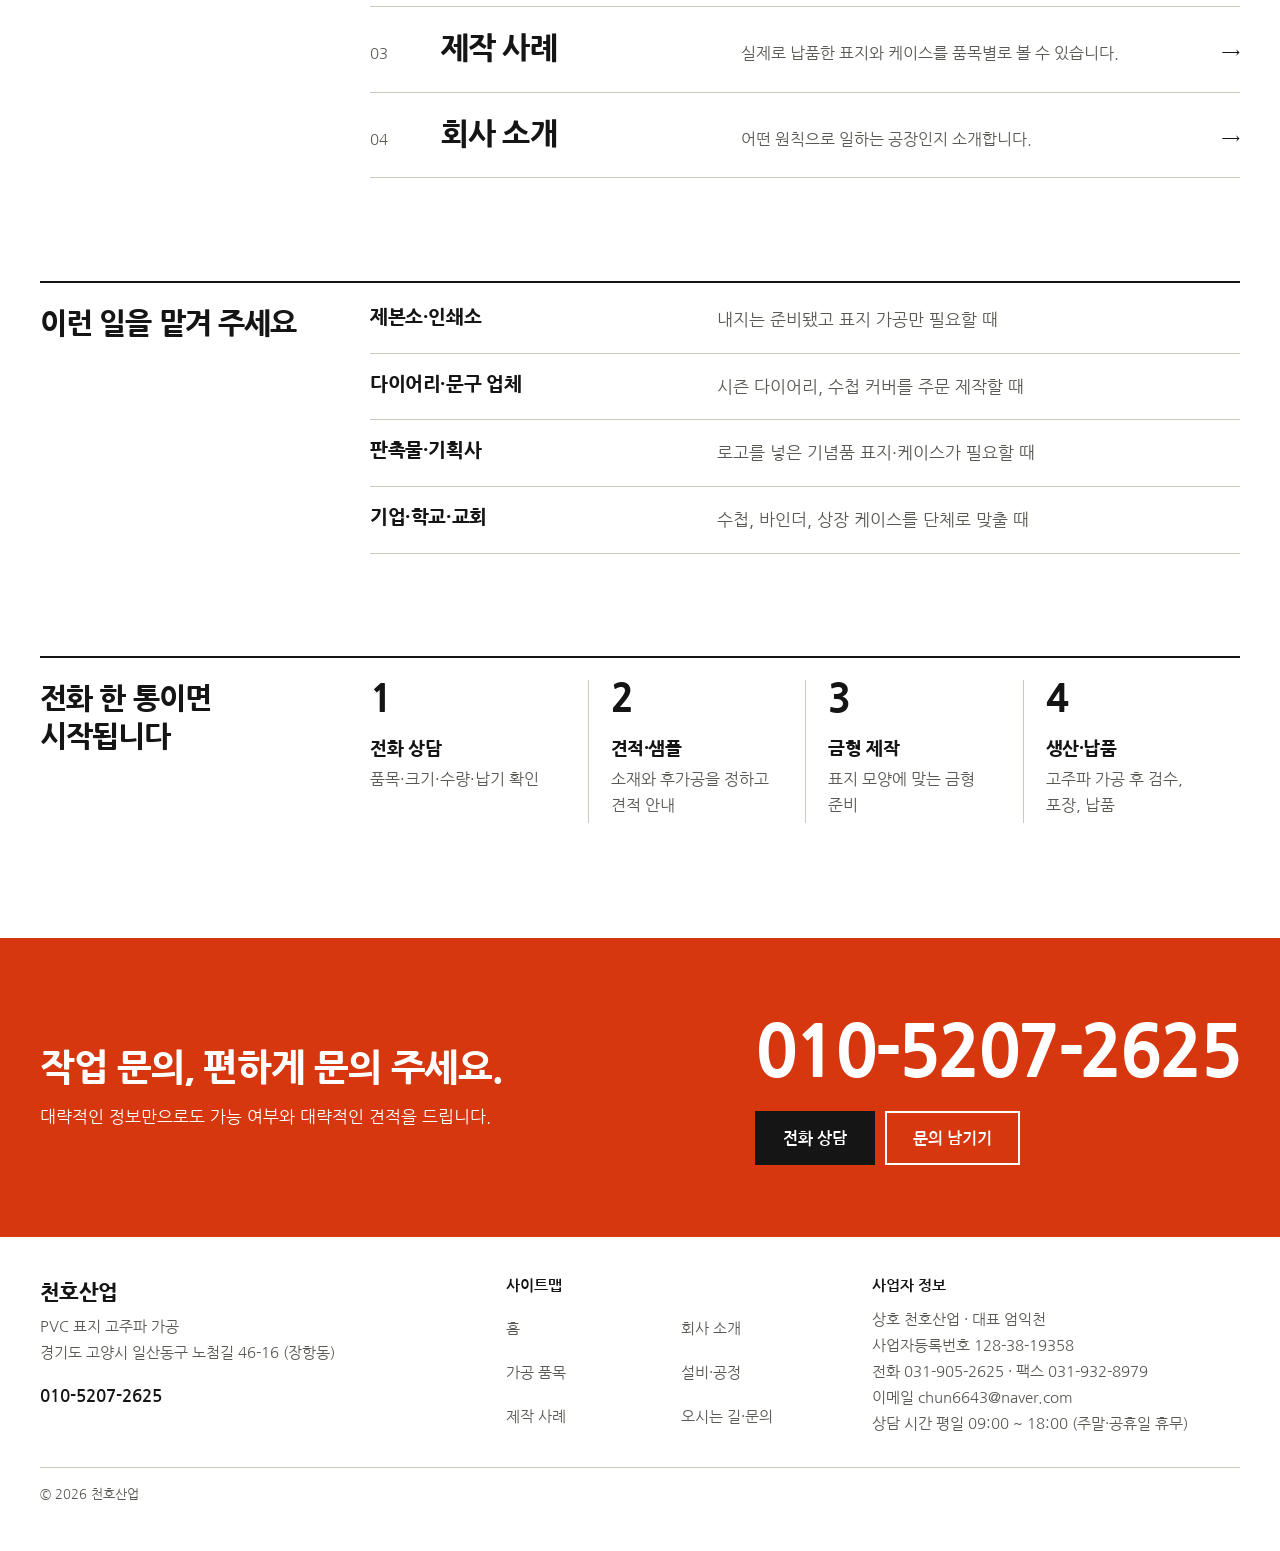
==== commit 7c842fb6: "실제 운영용으로 정리: 시안 띠 제거, 상담 시간·설비·수량·납기 정보 입력" ====
--- a/index.html
+++ b/index.html
@@ -1,150 +1,149 @@
 <!DOCTYPE html>
+
 <html lang="ko">
 <head>
-<meta charset="utf-8">
-<meta name="viewport" content="width=device-width, initial-scale=1">
+<meta charset="utf-8"/>
+<meta content="width=device-width, initial-scale=1" name="viewport"/>
 <title>천호산업 · PVC 표지 고주파 가공 (경기 고양 장항동)</title>
-<meta name="description" content="다이어리·수첩·바인더·앨범 표지를 금형 제작부터 고주파 접착, 재단, 불박까지 한 공장에서 만드는 천호산업입니다. 전화 상담 010-5207-2625.">
-<meta property="og:title" content="천호산업 · PVC 표지 고주파 가공 (경기 고양 장항동)">
-<meta property="og:description" content="다이어리·수첩·바인더·앨범 표지를 금형 제작부터 고주파 접착, 재단, 불박까지 한 공장에서 만드는 천호산업입니다. 전화 상담 010-5207-2625.">
-<meta property="og:type" content="website">
-<link rel="icon" href="data:image/svg+xml,%3Csvg%20xmlns%3D%22http%3A//www.w3.org/2000/svg%22%20viewBox%3D%220%200%2040%2040%22%3E%3Crect%20x%3D%225%22%20y%3D%222%22%20width%3D%2230%22%20height%3D%2236%22%20rx%3D%224%22%20fill%3D%22%231f2f4f%22/%3E%3Crect%20x%3D%229%22%20y%3D%226%22%20width%3D%2222%22%20height%3D%2228%22%20rx%3D%221.5%22%20fill%3D%22none%22%20stroke%3D%22%23ffffff%22%20stroke-opacity%3D%22.55%22%20stroke-width%3D%221.5%22/%3E%3C/svg%3E">
-<link rel="stylesheet" href="style.css">
-<link rel="canonical" href="https://www.cheonho-ind.kr/">
-<meta name="robots" content="index,follow,max-image-preview:large">
-<meta property="og:url" content="https://www.cheonho-ind.kr/">
-<meta property="og:site_name" content="천호산업">
-<meta property="og:locale" content="ko_KR">
-<meta property="og:image" content="https://www.cheonho-ind.kr/images/workshop.jpg">
-<meta property="og:image:width" content="1456">
-<meta property="og:image:height" content="819">
-<meta name="twitter:card" content="summary_large_image">
-<meta name="naver-site-verification" content="227262fdad200feabe9cfad27e8b36baee403b01">
-<script type="application/ld+json">{"@context": "https://schema.org", "@graph": [{"@type": "LocalBusiness", "@id": "https://www.cheonho-ind.kr/#business", "name": "천호산업", "alternateName": "Cheonho Industry", "description": "경기도 고양시 일산동구 장항동의 PVC 표지 고주파 가공 공장. 다이어리·수첩·바인더·앨범 표지와 PVC 케이스를 금형 제작부터 고주파 접착, 재단, 불박까지 직접 만듭니다.", "url": "https://www.cheonho-ind.kr/", "image": "https://www.cheonho-ind.kr/images/workshop.jpg", "telephone": "+82-10-5207-2625", "faxNumber": "+82-31-932-8979", "email": "chun6643@naver.com", "foundingDate": "2012-12-20", "founder": {"@type": "Person", "name": "엄익천"}, "taxID": "128-38-19358", "address": {"@type": "PostalAddress", "streetAddress": "노첨길 46-16 (장항동)", "addressLocality": "고양시 일산동구", "addressRegion": "경기도", "addressCountry": "KR"}, "areaServed": {"@type": "Country", "name": "대한민국"}, "hasMap": "https://map.naver.com/p/search/%EA%B2%BD%EA%B8%B0%EB%8F%84%20%EA%B3%A0%EC%96%91%EC%8B%9C%20%EC%9D%BC%EC%82%B0%EB%8F%99%EA%B5%AC%20%EB%85%B8%EC%B2%A8%EA%B8%B8%2046-16", "knowsAbout": ["고주파 가공", "고주파 접착", "PVC 표지", "다이어리 표지", "수첩 커버", "바인더 표지", "PVC 케이스", "불박", "형압", "실크 인쇄", "임가공"], "makesOffer": [{"@type": "Offer", "itemOffered": {"@type": "Service", "name": "다이어리·수첩 표지 고주파 가공"}}, {"@type": "Offer", "itemOffered": {"@type": "Service", "name": "바인더·파일 표지 제작"}}, {"@type": "Offer", "itemOffered": {"@type": "Service", "name": "책·노트 비닐커버 제작"}}, {"@type": "Offer", "itemOffered": {"@type": "Service", "name": "PVC 케이스·홀더 제작 (여권·통장·카드·명찰)"}}, {"@type": "Offer", "itemOffered": {"@type": "Service", "name": "메뉴판·앨범·상장 케이스 제작"}}, {"@type": "Offer", "itemOffered": {"@type": "Service", "name": "PVC 주문 가공·임가공"}}]}, {"@type": "WebSite", "@id": "https://www.cheonho-ind.kr/#website", "url": "https://www.cheonho-ind.kr/", "name": "천호산업", "inLanguage": "ko-KR", "publisher": {"@id": "https://www.cheonho-ind.kr/#business"}}]}</script>
-</head>
+<meta content="다이어리·수첩·바인더·앨범 표지를 금형 제작부터 고주파 접착, 재단, 불박까지 한 공장에서 만드는 천호산업입니다. 전화 상담 010-5207-2625." name="description"/>
+<meta content="천호산업 · PVC 표지 고주파 가공 (경기 고양 장항동)" property="og:title"/>
+<meta content="다이어리·수첩·바인더·앨범 표지를 금형 제작부터 고주파 접착, 재단, 불박까지 한 공장에서 만드는 천호산업입니다. 전화 상담 010-5207-2625." property="og:description"/>
+<meta content="website" property="og:type"/>
+<link href="data:image/svg+xml,%3Csvg%20xmlns%3D%22http%3A//www.w3.org/2000/svg%22%20viewBox%3D%220%200%2040%2040%22%3E%3Crect%20x%3D%225%22%20y%3D%222%22%20width%3D%2230%22%20height%3D%2236%22%20rx%3D%224%22%20fill%3D%22%231f2f4f%22/%3E%3Crect%20x%3D%229%22%20y%3D%226%22%20width%3D%2222%22%20height%3D%2228%22%20rx%3D%221.5%22%20fill%3D%22none%22%20stroke%3D%22%23ffffff%22%20stroke-opacity%3D%22.55%22%20stroke-width%3D%221.5%22/%3E%3C/svg%3E" rel="icon"/>
+<link href="style.css?v=20261125a" rel="stylesheet"/>
+<link href="https://www.cheonho-ind.kr/" rel="canonical"/>
+<meta content="index,follow,max-image-preview:large" name="robots"/>
+<meta content="https://www.cheonho-ind.kr/" property="og:url"/>
+<meta content="천호산업" property="og:site_name"/>
+<meta content="ko_KR" property="og:locale"/>
+<meta content="https://www.cheonho-ind.kr/images/workshop.jpg" property="og:image"/>
+<meta content="1456" property="og:image:width"/>
+<meta content="819" property="og:image:height"/>
+<meta content="summary_large_image" name="twitter:card"/>
+<meta content="227262fdad200feabe9cfad27e8b36baee403b01" name="naver-site-verification"/>
+<script type="application/ld+json">{"@context": "https://schema.org", "@graph": [{"@type": "LocalBusiness", "@id": "https://www.cheonho-ind.kr/#business", "name": "천호산업", "alternateName": "Cheonho Industry", "description": "경기도 고양시 일산동구 장항동의 PVC 표지 고주파 가공 공장. 다이어리·수첩·바인더·앨범 표지와 PVC 케이스를 금형 제작부터 고주파 접착, 재단, 불박까지 직접 만듭니다.", "url": "https://www.cheonho-ind.kr/", "image": "https://www.cheonho-ind.kr/images/workshop.jpg", "telephone": "+82-10-5207-2625", "faxNumber": "+82-31-932-8979", "email": "chun6643@naver.com", "foundingDate": "2012-12-20", "founder": {"@type": "Person", "name": "엄익천"}, "taxID": "128-38-19358", "address": {"@type": "PostalAddress", "streetAddress": "노첨길 46-16 (장항동)", "addressLocality": "고양시 일산동구", "addressRegion": "경기도", "addressCountry": "KR"}, "areaServed": {"@type": "Country", "name": "대한민국"}, "openingHoursSpecification": [{"@type": "OpeningHoursSpecification", "dayOfWeek": ["Monday", "Tuesday", "Wednesday", "Thursday", "Friday"], "opens": "09:00", "closes": "18:00"}], "hasMap": "https://map.naver.com/p/search/%EA%B2%BD%EA%B8%B0%EB%8F%84%20%EA%B3%A0%EC%96%91%EC%8B%9C%20%EC%9D%BC%EC%82%B0%EB%8F%99%EA%B5%AC%20%EB%85%B8%EC%B2%A8%EA%B8%B8%2046-16", "knowsAbout": ["고주파 가공", "고주파 접착", "PVC 표지", "다이어리 표지", "수첩 커버", "바인더 표지", "PVC 케이스", "불박", "금은박", "형압", "습식 PU 고주파 가공", "실크 인쇄", "임가공"], "makesOffer": [{"@type": "Offer", "itemOffered": {"@type": "Service", "name": "다이어리·수첩 표지 고주파 가공"}}, {"@type": "Offer", "itemOffered": {"@type": "Service", "name": "바인더·파일 표지 제작"}}, {"@type": "Offer", "itemOffered": {"@type": "Service", "name": "책·노트 비닐커버 제작"}}, {"@type": "Offer", "itemOffered": {"@type": "Service", "name": "PVC 케이스·홀더 제작 (여권·통장·카드·명찰)"}}, {"@type": "Offer", "itemOffered": {"@type": "Service", "name": "메뉴판·앨범·상장 케이스 제작"}}, {"@type": "Offer", "itemOffered": {"@type": "Service", "name": "PVC 주문 가공·임가공"}}]}, {"@type": "WebSite", "@id": "https://www.cheonho-ind.kr/#website", "url": "https://www.cheonho-ind.kr/", "name": "천호산업", "inLanguage": "ko-KR", "publisher": {"@id": "https://www.cheonho-ind.kr/#business"}}]}</script>
+<script data-cms="1">document.documentElement.classList.add('cwait')</script><script defer src="cms.js?v=20261123c"></script></head>
 <body>
-<!-- 납품 전 삭제: 시안 안내 띠 -->
-<div class="draft-strip">제작 시안입니다. 빨간 점선 밑줄(○○) 부분은 자료 확인 후 채워집니다.</div>
 <header class="site-header">
-  <div class="wrap hd">
-    <a class="brand" href="index.html" aria-label="천호산업 홈으로"><span class="brand-name">천호산업</span><span class="brand-sub">PVC 표지 고주파 가공</span></a>
-    <nav id="gnb" class="gnb" aria-label="주 메뉴"><ul><li><a href="about.html">회사 소개</a></li><li><a href="products.html">가공 품목</a></li><li><a href="process.html">설비·공정</a></li><li><a href="works.html">제작 사례</a></li><li><a href="contact.html">오시는 길·문의</a></li></ul></nav>
-    <a class="hd-call" href="tel:01052072625"><span>전화 상담</span><b>010-5207-2625</b></a>
-    <button class="nav-toggle" type="button" aria-expanded="false" aria-controls="gnb" aria-label="메뉴 열기"><span></span><span></span><span></span></button>
-  </div>
+<div class="wrap hd">
+<a aria-label="천호산업 홈으로" class="brand" href="index.html"><span class="brand-name">천호산업</span><span class="brand-sub">PVC 표지 고주파 가공</span></a>
+<nav aria-label="주 메뉴" class="gnb" id="gnb"><ul><li><a href="about.html">회사 소개</a></li><li><a href="products.html">가공 품목</a></li><li><a href="process.html">설비·공정</a></li><li><a href="works.html">제작 사례</a></li><li><a href="contact.html">오시는 길·문의</a></li></ul></nav>
+<a class="hd-call" href="tel:01052072625"><span>전화 상담</span><b>010-5207-2625</b></a>
+<button aria-controls="gnb" aria-expanded="false" aria-label="메뉴 열기" class="nav-toggle" type="button"><span></span><span></span><span></span></button>
+</div>
 </header>
 <main>
 <section class="banner">
-  <img class="banner-img" src="images/workshop.jpg" width="1456" height="819" alt="경기도 고양시 장항동 천호산업 작업장 외관">
-  <div class="banner-shade" aria-hidden="true"></div>
-  <div class="wrap banner-in">
-    <p class="banner-kicker">경기도 고양시 장항동 · PVC 표지 고주파 가공 공장</p>
-    <h1>고주파 가공의 모든 것,<br>천호산업입니다.</h1>
-    <p class="lead">다이어리·수첩·바인더·앨범 표지를 금형 제작부터 고주파 접착, 재단, 불박(금박 찍기)까지 한 공장에서 만듭니다.</p>
-    <div class="hero-actions">
-      <a class="btn btn-accent" href="tel:01052072625">전화 상담 010-5207-2625</a>
-      <a class="btn btn-light" href="products.html">가공 품목 보기</a>
-    </div>
-    <p class="hero-note">품목·크기·수량만 알려주시면 통화로 바로 안내해 드립니다.</p>
-  </div>
+<img alt="경기도 고양시 장항동 천호산업 작업장 외관" class="banner-img" data-img="banner" data-tl="첫 화면 배너 사진 (건물 사진)" height="819" src="images/workshop.jpg" width="1456"/>
+<div aria-hidden="true" class="banner-shade"></div>
+<div class="wrap banner-in">
+<p class="banner-kicker" data-t="tda250501" data-tg="첫 화면 배너" data-tl="문장">경기도 고양시 장항동 · PVC 표지 고주파 가공 공장</p>
+<h1 data-t="ta7de24a3" data-tg="첫 화면 배너" data-tl="큰 제목">고주파 가공의 모든 것,<br/>천호산업입니다.</h1>
+<p class="lead" data-t="t6d614721" data-tg="첫 화면 배너" data-tl="문장">다이어리·수첩·바인더·앨범 표지를 금형 제작부터 고주파 접착, 재단, 불박(금박 찍기)까지 한 공장에서 만듭니다.</p>
+<div class="hero-actions">
+<a class="btn btn-accent" href="tel:01052072625">전화 상담 010-5207-2625</a>
+<a class="btn btn-light" href="products.html">가공 품목 보기</a>
+</div>
+<p class="hero-note" data-t="tad88b184" data-tg="첫 화면 배너" data-tl="문장">품목·크기·수량만 알려주시면 통화로 바로 안내해 드립니다.</p>
+</div>
 </section>
 <section class="hero">
-  <div class="wrap">
-    <!-- 교체 가능: 실제 제품 사진을 받으면 아래 색 견본 여섯 장을 제품 사진으로 바꿉니다 -->
-    <ul class="covers" aria-label="가공 품목 여섯 가지">
-      <li><a href="products.html"><span class="cv c-navy"></span><span class="cv-name">다이어리·수첩 표지</span></a></li>
-      <li><a href="products.html"><span class="cv c-black spine"></span><span class="cv-name">바인더·파일 표지</span></a></li>
-      <li><a href="products.html"><span class="cv c-clear"></span><span class="cv-name">책·노트 비닐커버</span></a></li>
-      <li><a href="products.html"><span class="cv c-wine"></span><span class="cv-name">케이스·홀더</span></a></li>
-      <li><a href="products.html"><span class="cv c-green spine"></span><span class="cv-name">메뉴판·앨범·상장 케이스</span></a></li>
-      <li><a href="products.html"><span class="cv c-brown"></span><span class="cv-name">기타 주문 가공</span></a></li>
-    </ul>
-    <!-- 교체: 고주파기 대수, 최소 제작 수량, 보통 납기 (고객 확인 후 숫자 입력) -->
-    <dl class="facts">
-      <div><dt>표지 가공 한 길</dt><dd>2012년부터</dd></div>
-      <div><dt>고주파기 보유</dt><dd><span class="tbd">○</span>대</dd></div>
-      <div><dt>최소 제작 수량</dt><dd><span class="tbd">○○</span>부부터</dd></div>
-      <div><dt>보통 납기 (금형 확정 후)</dt><dd><span class="tbd">○</span>일</dd></div>
-    </dl>
-  </div>
+<div class="wrap">
+<!-- 교체 가능: 실제 제품 사진을 받으면 아래 색 견본 여섯 장을 제품 사진으로 바꿉니다 -->
+<ul aria-label="가공 품목 여섯 가지" class="covers">
+<li><a href="products.html"><span class="cv c-navy" data-img="item1" data-tl="가공 품목 사진 1"></span><span class="cv-name" data-t="t90ce8696" data-tg="첫 화면 아래 (품목 견본·숫자)" data-tl="문장">다이어리·수첩 표지</span></a></li>
+<li><a href="products.html"><span class="cv c-black spine" data-img="item2" data-tl="가공 품목 사진 2"></span><span class="cv-name" data-t="t00a617a4" data-tg="첫 화면 아래 (품목 견본·숫자)" data-tl="문장">바인더·파일 표지</span></a></li>
+<li><a href="products.html"><span class="cv c-clear" data-img="item3" data-tl="가공 품목 사진 3"></span><span class="cv-name" data-t="td0241792" data-tg="첫 화면 아래 (품목 견본·숫자)" data-tl="문장">책·노트 비닐커버</span></a></li>
+<li><a href="products.html"><span class="cv c-wine" data-img="item4" data-tl="가공 품목 사진 4"></span><span class="cv-name" data-t="ta6983232" data-tg="첫 화면 아래 (품목 견본·숫자)" data-tl="문장">케이스·홀더</span></a></li>
+<li><a href="products.html"><span class="cv c-green spine" data-img="item5" data-tl="가공 품목 사진 5"></span><span class="cv-name" data-t="t511feed9" data-tg="첫 화면 아래 (품목 견본·숫자)" data-tl="문장">메뉴판·앨범·상장 케이스</span></a></li>
+<li><a href="products.html"><span class="cv c-brown" data-img="item6" data-tl="가공 품목 사진 6"></span><span class="cv-name" data-t="t1e3d09d3" data-tg="첫 화면 아래 (품목 견본·숫자)" data-tl="문장">기타 주문 가공</span></a></li>
+</ul>
+<!-- 교체: 고주파기 대수, 최소 제작 수량, 보통 납기 (고객 확인 후 숫자 입력) -->
+<dl class="facts">
+<div><dt data-t="tfb772b14" data-tg="첫 화면 아래 (품목 견본·숫자)" data-tl="항목 이름">표지 가공 한 길</dt><dd data-t="te36f5b1a" data-tg="첫 화면 아래 (품목 견본·숫자)" data-tl="내용">2012년부터</dd></div>
+<div><dt data-t="t6cfd20e2" data-tg="첫 화면 아래 (품목 견본·숫자)" data-tl="항목 이름">고주파기 보유</dt><dd data-t="t3946b531" data-tg="첫 화면 아래 (품목 견본·숫자)" data-tl="내용">4대</dd></div>
+<div><dt data-t="tda061179" data-tg="첫 화면 아래 (품목 견본·숫자)" data-tl="항목 이름">최소 제작 수량</dt><dd data-t="tf44c0ecf" data-tg="첫 화면 아래 (품목 견본·숫자)" data-tl="내용">500부부터</dd></div>
+<div><dt data-t="tc7403382" data-tg="첫 화면 아래 (품목 견본·숫자)" data-tl="항목 이름">보통 납기 (사양에 따라)</dt><dd data-t="tabc81243" data-tg="첫 화면 아래 (품목 견본·숫자)" data-tl="내용">1~3주</dd></div>
+</dl>
+</div>
 </section>
 <section class="sec">
-  <div class="wrap sec-grid">
-    <div class="sec-side"><h2>천호산업이 하는 일</h2></div>
-    <div class="sec-main">
-      <ol class="index">
-        <li><a href="products.html"><span class="no">01</span><span class="t">가공 품목</span><span class="d">다이어리·수첩·바인더 표지부터 케이스까지, 만들 수 있는 품목을 모았습니다.</span><span class="go" aria-hidden="true">→</span></a></li>
-        <li><a href="process.html"><span class="no">02</span><span class="t">설비·공정</span><span class="d">금형에서 납품까지 여섯 단계. 고주파 가공이 무엇인지 쉽게 설명합니다.</span><span class="go" aria-hidden="true">→</span></a></li>
-        <li><a href="works.html"><span class="no">03</span><span class="t">제작 사례</span><span class="d">실제로 납품한 표지와 케이스를 품목별로 볼 수 있습니다.</span><span class="go" aria-hidden="true">→</span></a></li>
-        <li><a href="about.html"><span class="no">04</span><span class="t">회사 소개</span><span class="d">어떤 원칙으로 일하는 공장인지 소개합니다.</span><span class="go" aria-hidden="true">→</span></a></li>
-      </ol>
-    </div>
-  </div>
+<div class="wrap sec-grid">
+<div class="sec-side"><h2 data-t="t8acb4b00" data-tg="천호산업이 하는 일" data-tl="큰 제목">천호산업이 하는 일</h2></div>
+<div class="sec-main">
+<ol class="index">
+<li><a href="products.html"><span class="no">01</span><span class="t" data-t="tc6a573f5" data-tg="천호산업이 하는 일" data-tl="문장">가공 품목</span><span class="d" data-t="tdb9a47c8" data-tg="천호산업이 하는 일" data-tl="문장">다이어리·수첩·바인더 표지부터 케이스까지, 만들 수 있는 품목을 모았습니다.</span><span aria-hidden="true" class="go">→</span></a></li>
+<li><a href="process.html"><span class="no">02</span><span class="t" data-t="t1ae5d16f" data-tg="천호산업이 하는 일" data-tl="문장">설비·공정</span><span class="d" data-t="t2de49538" data-tg="천호산업이 하는 일" data-tl="문장">금형에서 납품까지 여섯 단계. 고주파 가공이 무엇인지 쉽게 설명합니다.</span><span aria-hidden="true" class="go">→</span></a></li>
+<li><a href="works.html"><span class="no">03</span><span class="t" data-t="t78f42dc7" data-tg="천호산업이 하는 일" data-tl="문장">제작 사례</span><span class="d" data-t="t4db1bc62" data-tg="천호산업이 하는 일" data-tl="문장">실제로 납품한 표지와 케이스를 품목별로 볼 수 있습니다.</span><span aria-hidden="true" class="go">→</span></a></li>
+<li><a href="about.html"><span class="no">04</span><span class="t" data-t="tf102638c" data-tg="천호산업이 하는 일" data-tl="문장">회사 소개</span><span class="d" data-t="t0c63b275" data-tg="천호산업이 하는 일" data-tl="문장">어떤 원칙으로 일하는 공장인지 소개합니다.</span><span aria-hidden="true" class="go">→</span></a></li>
+</ol>
+</div>
+</div>
 </section>
 <section class="sec">
-  <div class="wrap sec-grid">
-    <div class="sec-side"><h2>이런 일을 맡겨 주세요</h2></div>
-    <div class="sec-main">
-      <ul class="pairs">
-        <li><b>제본소·인쇄소</b><span>내지는 준비됐고 표지 가공만 필요할 때</span></li>
-        <li><b>다이어리·문구 업체</b><span>시즌 다이어리, 수첩 커버를 주문 제작할 때</span></li>
-        <li><b>판촉물·기획사</b><span>로고를 넣은 기념품 표지·케이스가 필요할 때</span></li>
-        <li><b>기업·학교·교회</b><span>수첩, 바인더, 상장 케이스를 단체로 맞출 때</span></li>
-      </ul>
-    </div>
-  </div>
+<div class="wrap sec-grid">
+<div class="sec-side"><h2 data-t="t7ecfe1b1" data-tg="이런 일을 맡겨 주세요" data-tl="큰 제목">이런 일을 맡겨 주세요</h2></div>
+<div class="sec-main">
+<ul class="pairs">
+<li data-t="t74dc9a50" data-tg="이런 일을 맡겨 주세요" data-tl="항목"><b>제본소·인쇄소</b><span>내지는 준비됐고 표지 가공만 필요할 때</span></li>
+<li data-t="t2b5bc0d5" data-tg="이런 일을 맡겨 주세요" data-tl="항목"><b>다이어리·문구 업체</b><span>시즌 다이어리, 수첩 커버를 주문 제작할 때</span></li>
+<li data-t="t2d75f8f0" data-tg="이런 일을 맡겨 주세요" data-tl="항목"><b>판촉물·기획사</b><span>로고를 넣은 기념품 표지·케이스가 필요할 때</span></li>
+<li data-t="tebfc37f0" data-tg="이런 일을 맡겨 주세요" data-tl="항목"><b>기업·학교·교회</b><span>수첩, 바인더, 상장 케이스를 단체로 맞출 때</span></li>
+</ul>
+</div>
+</div>
 </section>
 <section class="sec">
-  <div class="wrap sec-grid">
-    <div class="sec-side"><h2>전화 한 통이면 시작됩니다</h2></div>
-    <div class="sec-main">
-      <ol class="cols">
-        <li><span class="no">1</span><h3>전화 상담</h3><p>품목·크기·수량·납기 확인</p></li>
-        <li><span class="no">2</span><h3>견적·샘플</h3><p>소재와 후가공을 정하고 견적 안내</p></li>
-        <li><span class="no">3</span><h3>금형 제작</h3><p>표지 모양에 맞는 금형 준비</p></li>
-        <li><span class="no">4</span><h3>생산·납품</h3><p>고주파 가공 후 검수, 포장, 납품</p></li>
-      </ol>
-    </div>
-  </div>
+<div class="wrap sec-grid">
+<div class="sec-side"><h2 data-t="te683ff9d" data-tg="전화 한 통이면 시작됩니다" data-tl="큰 제목">전화 한 통이면 시작됩니다</h2></div>
+<div class="sec-main">
+<ol class="cols">
+<li><span class="no">1</span><h3 data-t="te93d383a" data-tg="전화 한 통이면 시작됩니다" data-tl="제목">전화 상담</h3><p data-t="t91f70560" data-tg="전화 한 통이면 시작됩니다" data-tl="문장">품목·크기·수량·납기 확인</p></li>
+<li><span class="no">2</span><h3 data-t="t75ee87af" data-tg="전화 한 통이면 시작됩니다" data-tl="제목">견적·샘플</h3><p data-t="t5d256f0d" data-tg="전화 한 통이면 시작됩니다" data-tl="문장">소재와 후가공을 정하고 견적 안내</p></li>
+<li><span class="no">3</span><h3 data-t="t71f672de" data-tg="전화 한 통이면 시작됩니다" data-tl="제목">금형 제작</h3><p data-t="t6b63c414" data-tg="전화 한 통이면 시작됩니다" data-tl="문장">표지 모양에 맞는 금형 준비</p></li>
+<li><span class="no">4</span><h3 data-t="t51c72bef" data-tg="전화 한 통이면 시작됩니다" data-tl="제목">생산·납품</h3><p data-t="tf8bd6967" data-tg="전화 한 통이면 시작됩니다" data-tl="문장">고주파 가공 후 검수, 포장, 납품</p></li>
+</ol>
+</div>
+</div>
 </section>
 </main>
-<section class="cta" aria-labelledby="cta-h">
-  <div class="wrap cta-in">
-    <div>
-      <h2 id="cta-h">작업 문의, 편하게 문의 주세요.</h2>
-      <p>대략적인 정보만으로도 가능 여부와 대략적인 견적을 드립니다.</p>
-    </div>
-    <div>
-      <a class="cta-tel" href="tel:01052072625">010-5207-2625</a>
-      <div class="cta-sub">
-        <a class="btn btn-ink" href="tel:01052072625">전화 상담</a>
-        <a class="btn" href="contact.html#inquiry">문의 남기기</a>
-      </div>
-    </div>
-  </div>
+<section aria-labelledby="cta-h" class="cta">
+<div class="wrap cta-in">
+<div>
+<h2 data-t="tcfd13a6b" data-tg="전화 상담 띠" data-tl="큰 제목" id="cta-h">작업 문의, 편하게 문의 주세요.</h2>
+<p data-t="tb9da2cf0" data-tg="전화 상담 띠" data-tl="문장">대략적인 정보만으로도 가능 여부와 대략적인 견적을 드립니다.</p>
+</div>
+<div>
+<a class="cta-tel" href="tel:01052072625">010-5207-2625</a>
+<div class="cta-sub">
+<a class="btn btn-ink" href="tel:01052072625">전화 상담</a>
+<a class="btn" href="contact.html#inquiry">문의 남기기</a>
+</div>
+</div>
+</div>
 </section>
 <footer class="site-footer">
-  <div class="wrap">
-    <div class="ft">
-      <div>
-        <p class="ft-name">천호산업</p>
-        <p>PVC 표지 고주파 가공<br>경기도 고양시 일산동구 노첨길 46-16 (장항동)</p>
-        <p><a class="ft-tel" href="tel:01052072625">010-5207-2625</a></p>
-      </div>
-      <div>
-        <h2>사이트맵</h2>
-        <nav class="ft-map" aria-label="사이트맵"><a href="index.html">홈</a><a href="about.html">회사 소개</a><a href="products.html">가공 품목</a><a href="process.html">설비·공정</a><a href="works.html">제작 사례</a><a href="contact.html">오시는 길·문의</a></nav>
-      </div>
-      <div>
-        <h2>사업자 정보</h2>
-        <!-- 교체: 상담 시간 -->
-        <p>상호 천호산업 · 대표 엄익천<br>사업자등록번호 128-38-19358<br>전화 031-905-2625 · 팩스 031-932-8979<br>이메일 chun6643@naver.com<br>상담 시간 <span class="tbd">평일 ○○:○○ ~ ○○:○○</span></p>
-      </div>
-    </div>
-    <p class="ft-copy">© 2026 천호산업</p>
-  </div>
+<div class="wrap">
+<div class="ft">
+<div>
+<p class="ft-name" data-t="ta609d184" data-tg="맨 아래 정보" data-tl="문장">천호산업</p>
+<p data-t="t3dc732fd" data-tg="맨 아래 정보" data-tl="문장">PVC 표지 고주파 가공<br/>경기도 고양시 일산동구 노첨길 46-16 (장항동)</p>
+<p><a class="ft-tel" href="tel:01052072625">010-5207-2625</a></p>
+</div>
+<div>
+<h2>사이트맵</h2>
+<nav aria-label="사이트맵" class="ft-map"><a href="index.html">홈</a><a href="about.html">회사 소개</a><a href="products.html">가공 품목</a><a href="process.html">설비·공정</a><a href="works.html">제작 사례</a><a href="contact.html">오시는 길·문의</a></nav>
+</div>
+<div>
+<h2>사업자 정보</h2>
+<!-- 교체: 상담 시간 -->
+<p data-t="t486defb9" data-tg="맨 아래 정보" data-tl="문장">상호 천호산업 · 대표 엄익천<br/>사업자등록번호 128-38-19358<br/>전화 031-905-2625 · 팩스 031-932-8979<br/>이메일 chun6643@naver.com<br/>상담 시간 평일 09:00 ~ 18:00 (주말·공휴일 휴무)</p>
+</div>
+</div>
+<p class="ft-copy" data-t="ta046c71e" data-tg="맨 아래 정보" data-tl="문장">© 2026 천호산업</p>
+</div>
 </footer>
 <a class="callbar" href="tel:01052072625">전화 상담 <b>010-5207-2625</b></a>
-<script src="script.js"></script>
+<script src="script.js?v=20261125a"></script>
 </body>
 </html>
--- a/style.css
+++ b/style.css
@@ -344,3 +344,19 @@
   .photo-pair{grid-template-columns:1fr}
   .cta-sub .btn,.map-btns .btn{width:100%}
 }
+
+/* ── 관리자 페이지 연결 ── */
+/* 최신 내용을 받기 전에는 고칠 수 있는 곳을 잠깐 숨김 (예전 문구가 깜빡이지 않게) */
+html.cwait [data-t], html.cwait [data-img], html.cwait #works-gallery{visibility:hidden}
+/* 관리자에서 올린 사진 */
+.ph-img{position:absolute;inset:0;width:100%;height:100%;object-fit:cover;border-radius:inherit;display:block}
+.has-img{background:#e2e0d9!important;box-shadow:none!important}
+.has-img::before,.has-img::after{display:none!important}
+.has-img > span{display:none}
+.tile{overflow:hidden}
+/* 실제 운영용: 사진이 없는 설비 사진 칸은 숨기고 표만 보여줌 */
+.tbd{border-bottom:0}
+.about-photo{display:block;width:100%;aspect-ratio:4/5;object-fit:cover;object-position:47% 50%;background:var(--fpo)}
+.photo-pair:not(:has(.has-img)){display:none}
+.split.even:has(> .photo-pair:not(:has(.has-img))){grid-template-columns:1fr;max-width:760px}
+@media (max-width:760px){.about-photo{aspect-ratio:4/3}}
